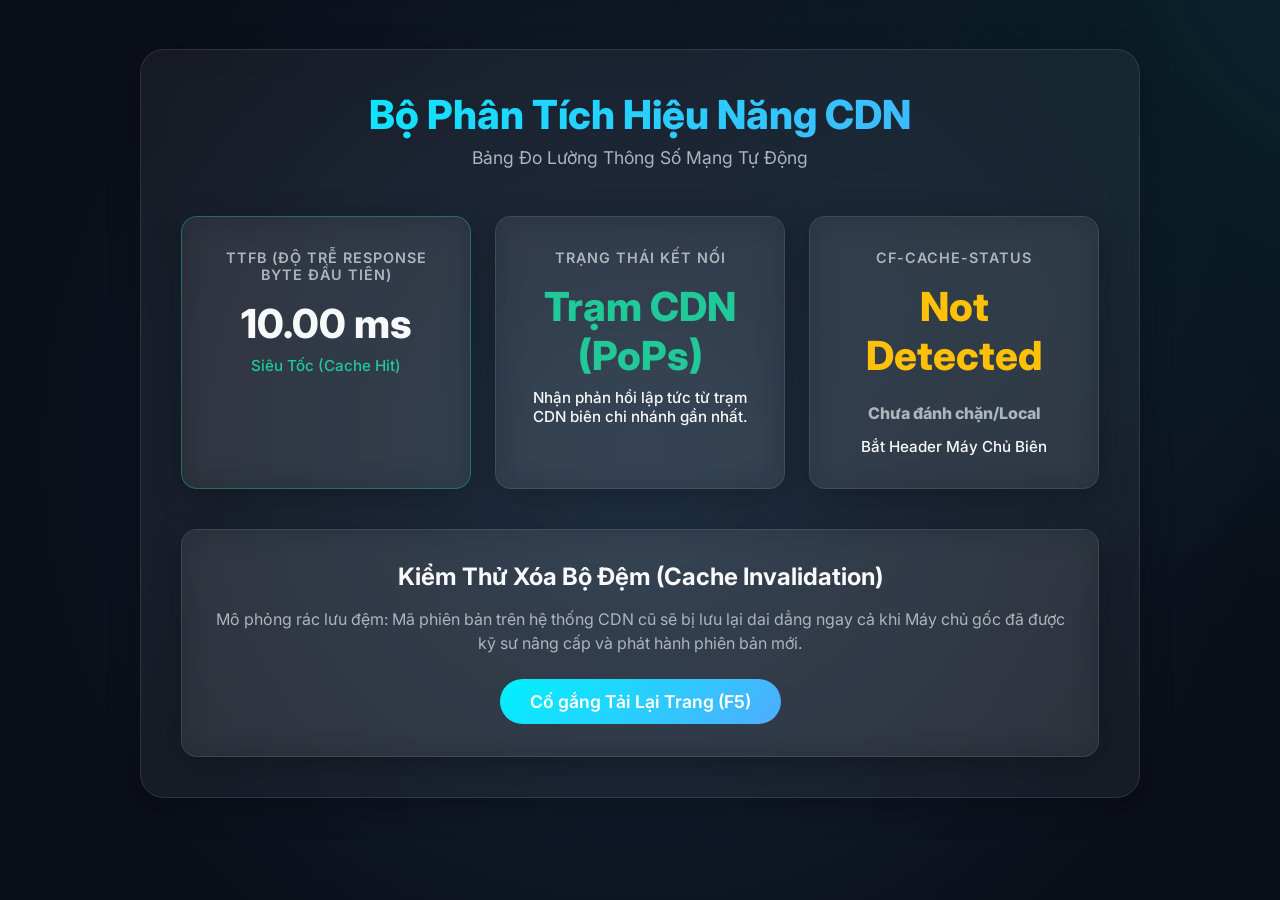
==== index.html @ 14778edd "a" ====
<!DOCTYPE html>
<html lang="en">
<head>
    <meta charset="UTF-8">
    <meta name="viewport" content="width=device-width, initial-scale=1.0">
    <!-- Version meta tag used for Cache Invalidation Demo -->
    <meta name="app-version" content="1.0.0">
    <title>CDN Performance Analyzer</title>
    <link rel="stylesheet" href="css/style.css?v=2">
    <link href="https://fonts.googleapis.com/css2?family=Inter:wght@300;400;600;800&display=swap" rel="stylesheet">
</head>
<body>
    <div class="background-mesh"></div>
    <div class="dashboard-container glass">
        <header class="dashboard-header">
            <h1>Bộ Phân Tích Hiệu Năng CDN</h1>
            <p>Bảng Đo Lường Thông Số Mạng Tự Động</p>
        </header>

        <div class="metrics-grid">
            <div class="metric-card glass" id="ttfb-card">
                <div class="metric-title">TTFB (Độ trễ Response Byte Đầu Tiên)</div>
                <div class="metric-value" id="ttfb-value">-- ms</div>
                <div class="metric-status" id="ttfb-status">Đang dò vòng lặp mạng...</div>
            </div>

            <div class="metric-card glass">
                <div class="metric-title">Trạng Thái Kết Nối</div>
                <div class="metric-value" id="edge-status">Chờ quét</div>
                <div class="metric-desc" id="edge-desc">Đang xác định nguồn gốc lưu lượng...</div>
            </div>
            
            <div class="metric-card glass">
                <div class="metric-title">CF-CACHE-STATUS</div>
                <div class="metric-value" id="cache-hit-status">N/A</div>
                <div class="metric-desc">Bắt Header Máy Chủ Biên</div>
            </div>
        </div>

        <div class="actions glass">
            <h2>Kiểm Thử Xóa Bộ Đệm (Cache Invalidation)</h2>
            <p>Mô phỏng rác lưu đệm: Mã phiên bản trên hệ thống CDN cũ sẽ bị lưu lại dai dẳng ngay cả khi Máy chủ gốc đã được kỹ sư nâng cấp và phát hành phiên bản mới.</p>
            <button class="action-btn" onclick="window.location.reload(true)">Cố gắng Tải Lại Trang (F5)</button>
        </div>
    </div>
    <script src="js/tracker.js"></script>
</body>
</html>
---- css/style.css ----
:root {
    --bg-color: #0b0f19;
    --primary-color: #00f2fe;
    --secondary-color: #4facfe;
    --glass-bg: rgba(255, 255, 255, 0.05);
    --glass-border: rgba(255, 255, 255, 0.1);
    --text-main: #f8f9fa;
    --text-muted: #adb5bd;
    --success: #20c997;
    --danger: #ff4d4f;
    --warning: #ffc107;
}

* {
    box-sizing: border-box;
    margin: 0;
    padding: 0;
    font-family: 'Inter', sans-serif;
}

html, body {
    overflow-x: hidden;
    width: 100%;
}

body {
    background-color: var(--bg-color);
    color: var(--text-main);
    min-height: 100vh;
    position: relative;
    padding: 1px 0;
}

/* Background Mesh Gradient */
.background-mesh {
    position: fixed;
    top: -50%;
    left: -50%;
    width: 200%;
    height: 200%;
    background: radial-gradient(circle at 50% 50%, rgba(79, 172, 254, 0.15), transparent 40%),
                radial-gradient(circle at 80% 20%, rgba(0, 242, 254, 0.1), transparent 30%);
    animation: rotate 60s linear infinite;
    z-index: 0;
}

@keyframes rotate {
    0% { transform: rotate(0deg); }
    100% { transform: rotate(360deg); }
}

.dashboard-container {
    width: 92%;
    max-width: 1000px;
    z-index: 10;
    padding: 2.5rem;
    border-radius: 24px;
    margin: 3rem auto;
}

.glass {
    background: var(--glass-bg);
    backdrop-filter: blur(16px);
    -webkit-backdrop-filter: blur(16px);
    border: 1px solid var(--glass-border);
    box-shadow: 0 8px 32px 0 rgba(0, 0, 0, 0.3);
}

.dashboard-header {
    text-align: center;
    margin-bottom: 3rem;
    position: relative;
}

.dashboard-header h1 {
    font-size: 2.5rem;
    font-weight: 800;
    background: linear-gradient(135deg, var(--primary-color), var(--secondary-color));
    -webkit-background-clip: text;
    background-clip: text;
    -webkit-text-fill-color: transparent;
    margin-bottom: 0.5rem;
}

.dashboard-header p {
    color: var(--text-muted);
    font-size: 1.1rem;
}

.version-badge {
    position: absolute;
    top: 0;
    right: 0;
    background: rgba(255, 255, 255, 0.1);
    padding: 0.5rem 1rem;
    border-radius: 30px;
    font-weight: 600;
    border: 1px solid rgba(255,255,255,0.15);
}

.metrics-grid {
    display: grid;
    grid-template-columns: repeat(auto-fit, minmax(280px, 1fr));
    gap: 1.5rem;
    margin-bottom: 2.5rem;
}

.metric-card {
    padding: 2rem;
    border-radius: 16px;
    text-align: center;
    transition: transform 0.3s ease, box-shadow 0.3s ease;
}

.metric-card:hover {
    transform: translateY(-5px);
    box-shadow: 0 12px 40px rgba(0, 242, 254, 0.15);
}

.metric-title {
    color: var(--text-muted);
    font-size: 0.9rem;
    text-transform: uppercase;
    letter-spacing: 1px;
    margin-bottom: 1rem;
    font-weight: 600;
}

.metric-value {
    font-size: 2.5rem;
    font-weight: 800;
    margin-bottom: 0.5rem;
    color: var(--text-main);
}

.metric-status, .metric-desc {
    font-size: 0.95rem;
    font-weight: 500;
}

/* Status Colors */
.status-success { color: var(--success); }
.status-danger { color: var(--danger); }
.status-warning { color: var(--warning); }

.border-success { border-color: rgba(32, 201, 151, 0.4) !important; }
.border-danger { border-color: rgba(255, 77, 79, 0.4) !important; }

.actions {
    padding: 2rem;
    border-radius: 16px;
    text-align: center;
}

.actions h2 {
    font-size: 1.5rem;
    margin-bottom: 1rem;
}

.actions p {
    color: var(--text-muted);
    margin-bottom: 1.5rem;
    line-height: 1.5;
}

.action-btn {
    background: linear-gradient(135deg, var(--primary-color), var(--secondary-color));
    color: #fff;
    border: none;
    padding: 12px 30px;
    font-size: 1.1rem;
    font-weight: 600;
    border-radius: 30px;
    cursor: pointer;
    transition: opacity 0.3s ease, transform 0.2s ease;
}

.action-btn:hover {
    opacity: 0.9;
    transform: scale(1.05);
}

@media (max-width: 768px) {
    body {
        padding: 1rem 0.5rem;
    }
    .dashboard-container {
        padding: 1.5rem;
        margin: 1.5rem auto;
    }
    .actions {
        padding: 1.5rem 1rem;
    }
    .dashboard-header h1 { font-size: 2rem; }
    .version-badge { position: relative; display: inline-block; margin-top: 1rem; }
}
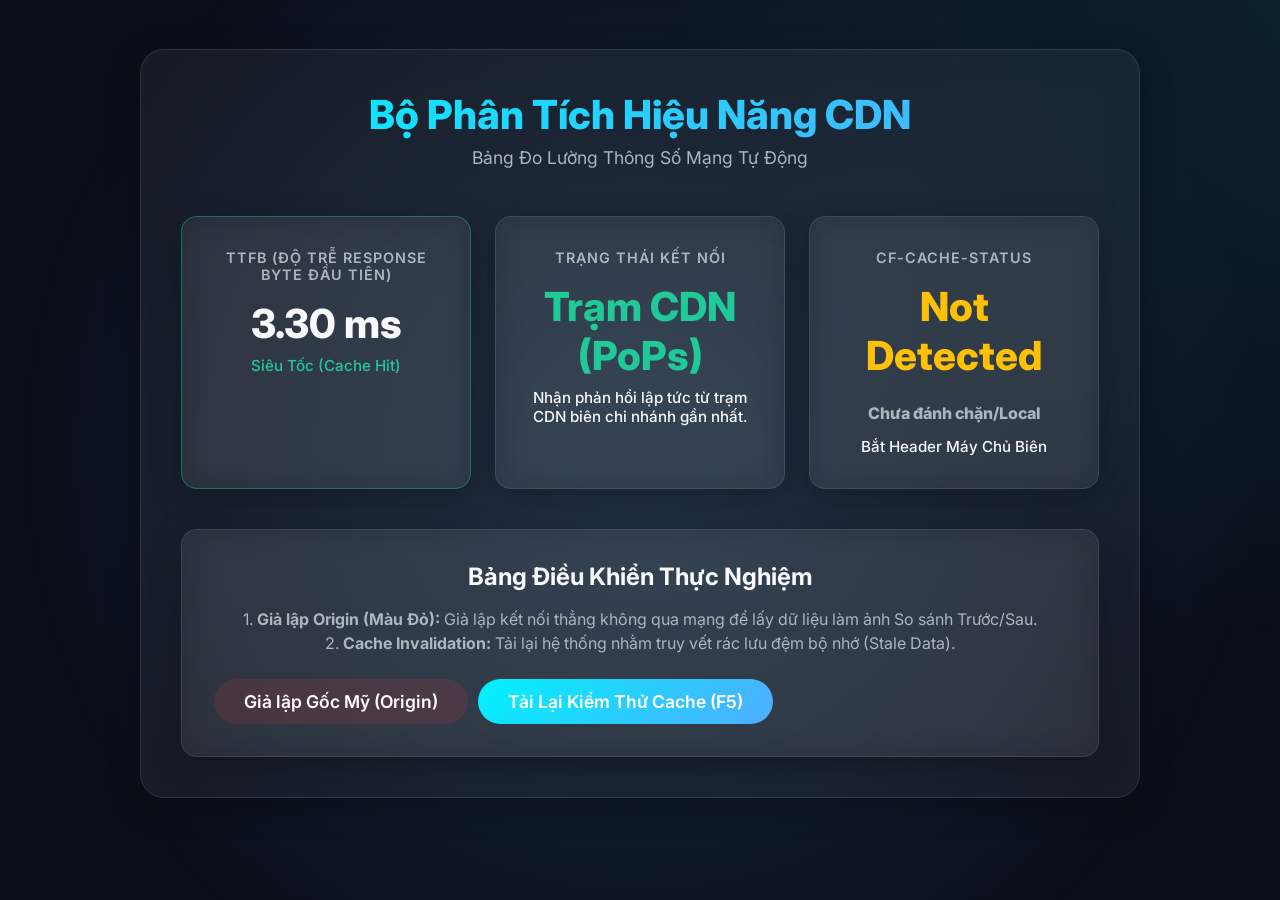
==== commit 545adc1d: "a" ====
--- a/index.html
+++ b/index.html
@@ -38,9 +38,13 @@
         </div>
 
         <div class="actions glass">
-            <h2>Kiểm Thử Xóa Bộ Đệm (Cache Invalidation)</h2>
-            <p>Mô phỏng rác lưu đệm: Mã phiên bản trên hệ thống CDN cũ sẽ bị lưu lại dai dẳng ngay cả khi Máy chủ gốc đã được kỹ sư nâng cấp và phát hành phiên bản mới.</p>
-            <button class="action-btn" onclick="window.location.reload(true)">Cố gắng Tải Lại Trang (F5)</button>
+            <h2>Bảng Điều Khiển Thực Nghiệm</h2>
+            <p>1. <strong>Giả lập Origin (Màu Đỏ):</strong> Giả lập kết nối thẳng không qua mạng để lấy dữ liệu làm ảnh So sánh Trước/Sau.<br>
+            2. <strong>Cache Invalidation:</strong> Tải lại hệ thống nhằm truy vết rác lưu đệm bộ nhớ (Stale Data).</p>
+            <div style="display: flex; gap: 10px; margin-top: 15px;">
+                <button class="action-btn" onclick="simulateOrigin()" style="background: rgba(220, 53, 69, 0.15); border-color: rgba(220, 53, 69, 0.5);">Giả lập Gốc Mỹ (Origin)</button>
+                <button class="action-btn" onclick="window.location.reload(true)">Tải Lại Kiểm Thử Cache (F5)</button>
+            </div>
         </div>
     </div>
     <script src="js/tracker.js"></script>
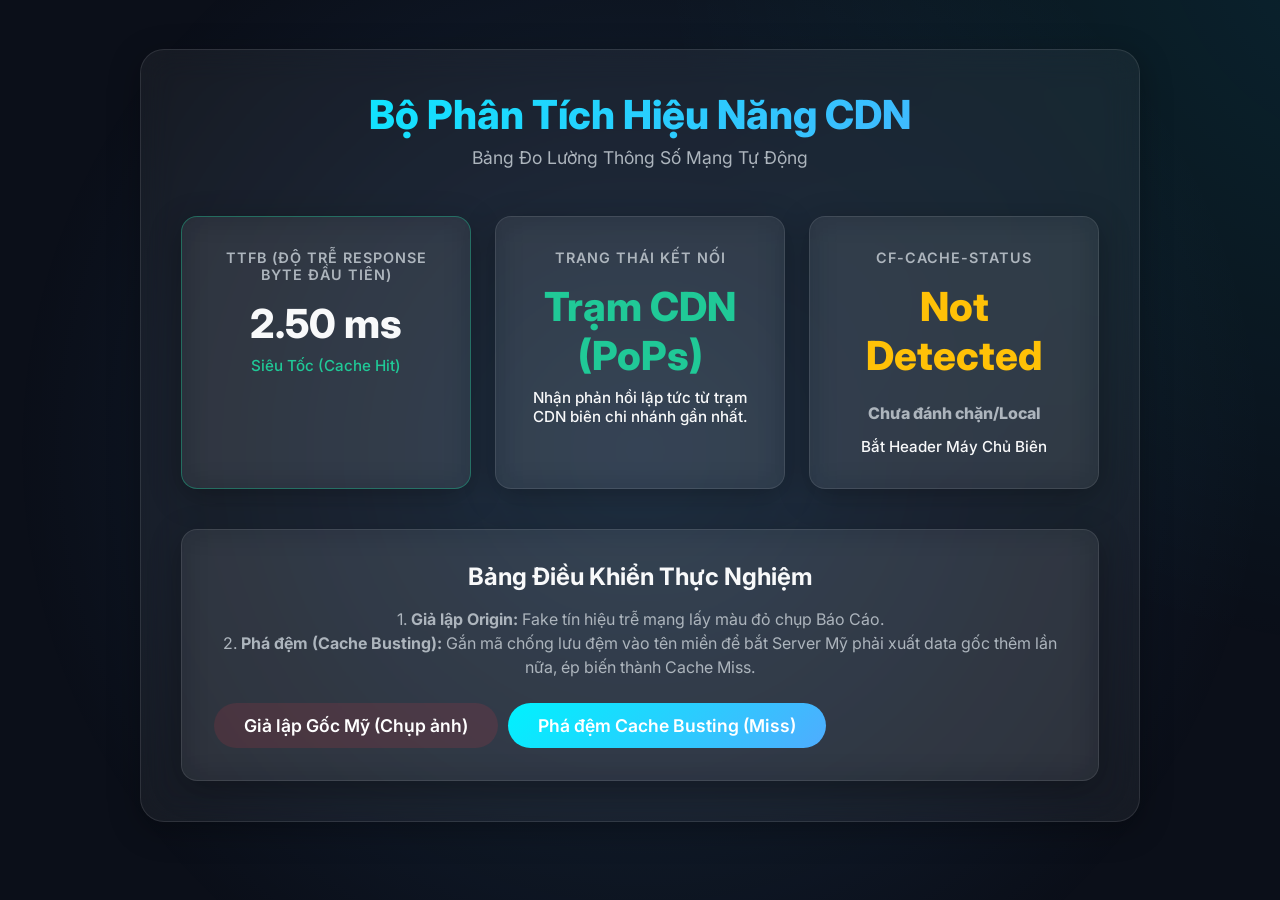
==== commit dd869de0: "a" ====
--- a/index.html
+++ b/index.html
@@ -39,11 +39,11 @@
 
         <div class="actions glass">
             <h2>Bảng Điều Khiển Thực Nghiệm</h2>
-            <p>1. <strong>Giả lập Origin (Màu Đỏ):</strong> Giả lập kết nối thẳng không qua mạng để lấy dữ liệu làm ảnh So sánh Trước/Sau.<br>
-            2. <strong>Cache Invalidation:</strong> Tải lại hệ thống nhằm truy vết rác lưu đệm bộ nhớ (Stale Data).</p>
+            <p>1. <strong>Giả lập Origin:</strong> Fake tín hiệu trễ mạng lấy màu đỏ chụp Báo Cáo.<br>
+            2. <strong>Phá đệm (Cache Busting):</strong> Gắn mã chống lưu đệm vào tên miền để bắt Server Mỹ phải xuất data gốc thêm lần nữa, ép biến thành Cache Miss.</p>
             <div style="display: flex; gap: 10px; margin-top: 15px;">
-                <button class="action-btn" onclick="simulateOrigin()" style="background: rgba(220, 53, 69, 0.15); border-color: rgba(220, 53, 69, 0.5);">Giả lập Gốc Mỹ (Origin)</button>
-                <button class="action-btn" onclick="window.location.reload(true)">Tải Lại Kiểm Thử Cache (F5)</button>
+                <button class="action-btn" onclick="simulateOrigin()" style="background: rgba(220, 53, 69, 0.15); border-color: rgba(220, 53, 69, 0.5);">Giả lập Gốc Mỹ (Chụp ảnh)</button>
+                <button class="action-btn" onclick="window.location.href = window.location.pathname + '?v=' + Date.now()">Phá đệm Cache Busting (Miss)</button>
             </div>
         </div>
     </div>
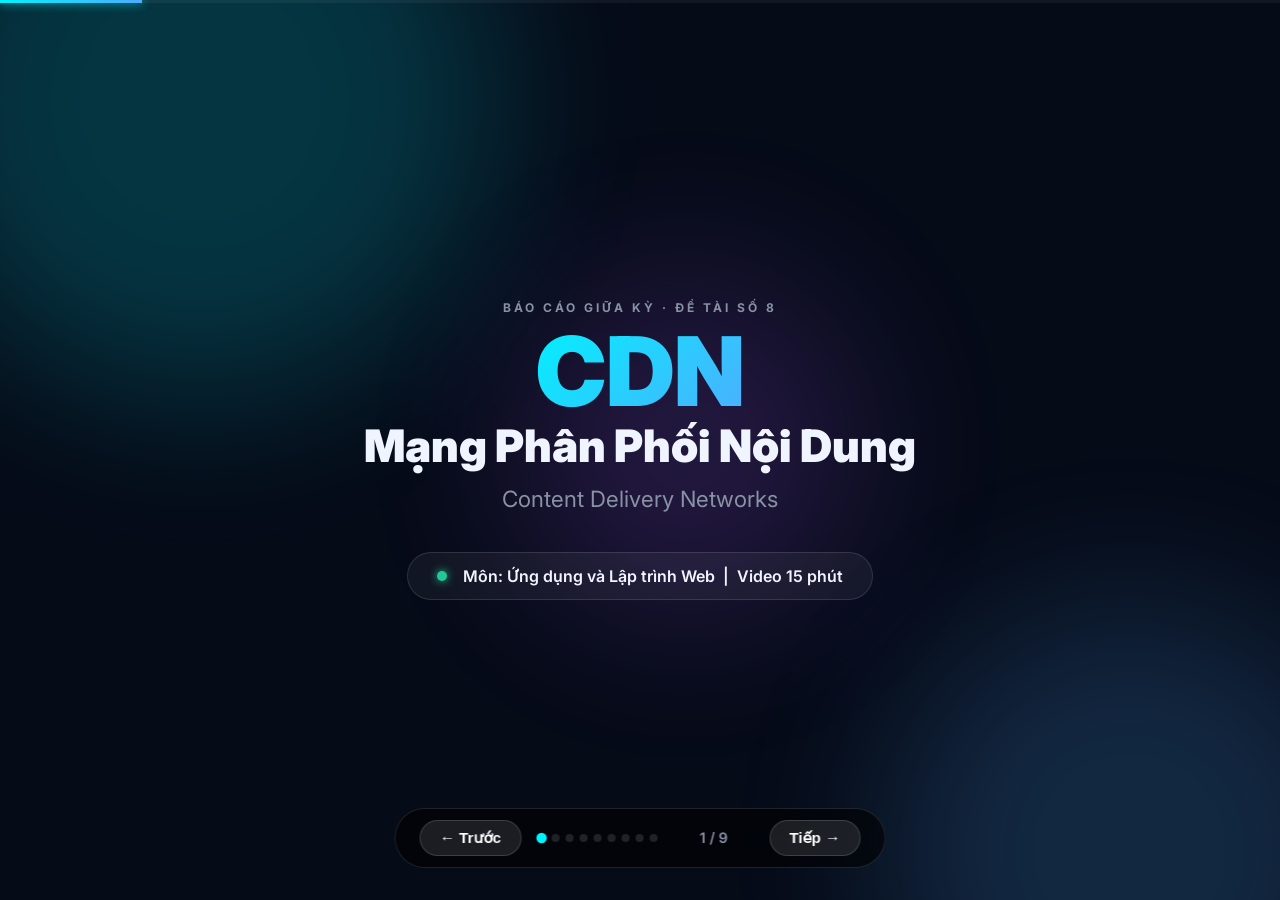
==== commit 6aa4ab53: "a" ====
--- a/index.html
+++ b/index.html
@@ -1,52 +1,762 @@
 <!DOCTYPE html>
-<html lang="en">
+<html lang="vi">
 <head>
     <meta charset="UTF-8">
     <meta name="viewport" content="width=device-width, initial-scale=1.0">
-    <!-- Version meta tag used for Cache Invalidation Demo -->
-    <meta name="app-version" content="1.0.0">
-    <title>CDN Performance Analyzer</title>
-    <link rel="stylesheet" href="css/style.css?v=2">
-    <link href="https://fonts.googleapis.com/css2?family=Inter:wght@300;400;600;800&display=swap" rel="stylesheet">
+    <title>CDN – Mạng Phân Phối Nội Dung | Báo Cáo Giữa Kỳ</title>
+    <link href="https://fonts.googleapis.com/css2?family=Inter:wght@300;400;600;700;800;900&display=swap" rel="stylesheet">
+    <style>
+        :root {
+            --cyan: #00f2fe;
+            --blue: #4facfe;
+            --green: #20c997;
+            --red: #ff4d4f;
+            --yellow: #ffd700;
+            --purple: #a855f7;
+            --bg: #060b18;
+            --card: rgba(255,255,255,0.05);
+            --border: rgba(255,255,255,0.12);
+            --text: #f0f4ff;
+            --muted: #8892a4;
+        }
+
+        *, *::before, *::after { box-sizing: border-box; margin: 0; padding: 0; }
+
+        body {
+            font-family: 'Inter', sans-serif;
+            background: var(--bg);
+            color: var(--text);
+            height: 100vh;
+            overflow: hidden;
+            user-select: none;
+        }
+
+        /* ── SLIDE CONTAINER ─────────────────────────── */
+        .deck { width: 100%; height: 100vh; position: relative; }
+
+        .slide {
+            position: absolute;
+            inset: 0;
+            display: flex;
+            flex-direction: column;
+            justify-content: center;
+            align-items: center;
+            padding: 4rem 6rem;
+            opacity: 0;
+            pointer-events: none;
+            transition: opacity 0.6s ease, transform 0.6s ease;
+            transform: translateX(60px);
+        }
+
+        .slide.active {
+            opacity: 1;
+            pointer-events: all;
+            transform: translateX(0);
+        }
+
+        .slide.exit {
+            opacity: 0;
+            transform: translateX(-60px);
+        }
+
+        /* ── ANIMATED BACKGROUND ─────────────────────── */
+        .bg-orb {
+            position: fixed;
+            border-radius: 50%;
+            filter: blur(80px);
+            opacity: 0.18;
+            pointer-events: none;
+            animation: drift 12s ease-in-out infinite alternate;
+        }
+
+        .bg-orb-1 { width: 600px; height: 600px; background: var(--cyan); top: -200px; left: -100px; animation-delay: 0s; }
+        .bg-orb-2 { width: 500px; height: 500px; background: var(--blue); bottom: -200px; right: -100px; animation-delay: -6s; }
+        .bg-orb-3 { width: 350px; height: 350px; background: var(--purple); top: 30%; left: 40%; animation-delay: -3s; }
+
+        @keyframes drift {
+            0%   { transform: translate(0, 0) scale(1); }
+            100% { transform: translate(40px, 30px) scale(1.1); }
+        }
+
+        /* ── NAVBAR ──────────────────────────────────── */
+        .nav {
+            position: fixed;
+            bottom: 2rem;
+            left: 50%;
+            transform: translateX(-50%);
+            display: flex;
+            align-items: center;
+            gap: 1rem;
+            background: rgba(0,0,0,0.6);
+            backdrop-filter: blur(20px);
+            border: 1px solid var(--border);
+            border-radius: 50px;
+            padding: 0.7rem 1.5rem;
+            z-index: 100;
+        }
+
+        .nav-btn {
+            background: rgba(255,255,255,0.1);
+            border: 1px solid rgba(255,255,255,0.15);
+            color: white;
+            padding: 0.5rem 1.2rem;
+            border-radius: 30px;
+            font-size: 0.95rem;
+            font-weight: 600;
+            cursor: pointer;
+            transition: all 0.2s;
+        }
+        .nav-btn:hover { background: var(--cyan); color: #000; border-color: var(--cyan); }
+
+        .slide-counter {
+            font-size: 0.9rem;
+            color: var(--muted);
+            font-weight: 600;
+            min-width: 80px;
+            text-align: center;
+        }
+
+        .pip-row {
+            display: flex;
+            gap: 6px;
+        }
+
+        .pip {
+            width: 8px;
+            height: 8px;
+            border-radius: 50%;
+            background: var(--border);
+            cursor: pointer;
+            transition: all 0.3s;
+        }
+        .pip.active { background: var(--cyan); transform: scale(1.3); }
+
+        /* ── SLIDE TIME BADGE ────────────────────────── */
+        .time-badge {
+            display: inline-flex;
+            align-items: center;
+            gap: 0.4rem;
+            background: rgba(0,242,254,0.12);
+            border: 1px solid rgba(0,242,254,0.3);
+            padding: 0.35rem 1rem;
+            border-radius: 30px;
+            font-size: 0.8rem;
+            font-weight: 700;
+            color: var(--cyan);
+            letter-spacing: 0.5px;
+            margin-bottom: 1.5rem;
+            text-transform: uppercase;
+        }
+
+        /* ── TYPOGRAPHY ──────────────────────────────── */
+        .slide-title {
+            font-size: clamp(2rem, 5vw, 3.5rem);
+            font-weight: 900;
+            line-height: 1.1;
+            text-align: center;
+            margin-bottom: 1.5rem;
+        }
+
+        .gradient-text {
+            background: linear-gradient(135deg, var(--cyan), var(--blue));
+            -webkit-background-clip: text;
+            background-clip: text;
+            -webkit-text-fill-color: transparent;
+        }
+
+        .gradient-green {
+            background: linear-gradient(135deg, var(--green), #4ade80);
+            -webkit-background-clip: text;
+            background-clip: text;
+            -webkit-text-fill-color: transparent;
+        }
+
+        .slide-sub {
+            font-size: 1.15rem;
+            color: var(--muted);
+            text-align: center;
+            max-width: 700px;
+            line-height: 1.7;
+        }
+
+        /* ── SECTION LABEL ───────────────────────────── */
+        .section-label {
+            font-size: 0.75rem;
+            text-transform: uppercase;
+            letter-spacing: 3px;
+            color: var(--muted);
+            margin-bottom: 0.5rem;
+            font-weight: 700;
+        }
+
+        /* ── CARDS / GRID ────────────────────────────── */
+        .cards-grid {
+            display: grid;
+            gap: 1.2rem;
+            width: 100%;
+            max-width: 900px;
+            margin-top: 1rem;
+        }
+
+        .cards-grid.col-2 { grid-template-columns: 1fr 1fr; }
+        .cards-grid.col-3 { grid-template-columns: 1fr 1fr 1fr; }
+        .cards-grid.col-4 { grid-template-columns: 1fr 1fr 1fr 1fr; }
+
+        .card {
+            background: var(--card);
+            border: 1px solid var(--border);
+            border-radius: 16px;
+            padding: 1.5rem;
+            backdrop-filter: blur(10px);
+            transition: transform 0.3s, box-shadow 0.3s;
+        }
+        .card:hover { transform: translateY(-4px); box-shadow: 0 20px 40px rgba(0,242,254,0.1); }
+
+        .card-icon { font-size: 2rem; margin-bottom: 0.8rem; }
+        .card-title { font-size: 1rem; font-weight: 700; margin-bottom: 0.4rem; color: var(--cyan); }
+        .card-body { font-size: 0.88rem; color: var(--muted); line-height: 1.6; }
+
+        /* ── COMPARISON CARD ─────────────────────────── */
+        .compare-grid {
+            display: grid;
+            grid-template-columns: 1fr auto 1fr;
+            gap: 1.5rem;
+            align-items: center;
+            width: 100%;
+            max-width: 900px;
+            margin-top: 1rem;
+        }
+
+        .compare-card {
+            background: var(--card);
+            border-radius: 20px;
+            padding: 2rem;
+            text-align: center;
+            border: 1px solid var(--border);
+        }
+
+        .compare-card.bad { border-color: rgba(255,77,79,0.3); }
+        .compare-card.good { border-color: rgba(32,201,151,0.3); }
+
+        .compare-metric {
+            font-size: 3.5rem;
+            font-weight: 900;
+        }
+        .compare-metric.red { color: var(--red); }
+        .compare-metric.green { color: var(--green); }
+
+        .compare-label {
+            font-size: 0.85rem;
+            color: var(--muted);
+            margin-top: 0.4rem;
+        }
+
+        .vs-badge {
+            font-size: 1.5rem;
+            font-weight: 900;
+            color: var(--muted);
+            background: rgba(255,255,255,0.05);
+            border: 1px solid var(--border);
+            border-radius: 50%;
+            width: 60px;
+            height: 60px;
+            display: flex;
+            align-items: center;
+            justify-content: center;
+        }
+
+        /* ── FLOW DIAGRAM ────────────────────────────── */
+        .flow {
+            display: flex;
+            align-items: center;
+            gap: 0.8rem;
+            flex-wrap: wrap;
+            justify-content: center;
+            margin-top: 1.5rem;
+        }
+
+        .flow-node {
+            background: var(--card);
+            border: 1px solid var(--border);
+            border-radius: 12px;
+            padding: 0.8rem 1.2rem;
+            text-align: center;
+            font-size: 0.85rem;
+            font-weight: 600;
+        }
+        .flow-node.highlight { border-color: var(--cyan); color: var(--cyan); background: rgba(0,242,254,0.08); }
+        .flow-node.hit { border-color: var(--green); color: var(--green); background: rgba(32,201,151,0.08); }
+        .flow-node.miss { border-color: var(--red); color: var(--red); background: rgba(255,77,79,0.08); }
+
+        .flow-arrow { color: var(--cyan); font-size: 1.3rem; }
+
+        /* ── CODE BLOCK ──────────────────────────────── */
+        .code-block {
+            background: rgba(0,0,0,0.5);
+            border: 1px solid var(--border);
+            border-radius: 12px;
+            padding: 1.2rem 1.5rem;
+            font-family: 'Courier New', monospace;
+            font-size: 0.9rem;
+            color: #7ef0b7;
+            line-height: 1.8;
+            margin-top: 1rem;
+            width: 100%;
+            max-width: 700px;
+        }
+
+        .code-key { color: var(--cyan); }
+        .code-val { color: #ffd700; }
+
+        /* ── VENDOR CARDS ────────────────────────────── */
+        .vendor-logo {
+            font-size: 2.5rem;
+            margin-bottom: 0.5rem;
+        }
+
+        /* ── PROGRESS BAR ────────────────────────────── */
+        .progress-bar-wrap {
+            position: fixed;
+            top: 0; left: 0; right: 0;
+            height: 3px;
+            background: rgba(255,255,255,0.05);
+            z-index: 200;
+        }
+        .progress-bar {
+            height: 100%;
+            background: linear-gradient(90deg, var(--cyan), var(--blue));
+            transition: width 0.5s ease;
+            box-shadow: 0 0 10px var(--cyan);
+        }
+
+        /* ── SLIDE-SPECIFIC ──────────────────────────── */
+
+        /* Title */
+        #s0 .giant-title {
+            font-size: clamp(3rem, 8vw, 6rem);
+            font-weight: 900;
+            line-height: 1;
+            text-align: center;
+        }
+        #s0 .subtitle {
+            font-size: 1.4rem;
+            color: var(--muted);
+            text-align: center;
+            margin-top: 1rem;
+        }
+        #s0 .author-chip {
+            margin-top: 2.5rem;
+            display: flex;
+            align-items: center;
+            gap: 1rem;
+            background: var(--card);
+            border: 1px solid var(--border);
+            border-radius: 50px;
+            padding: 0.8rem 1.8rem;
+            font-weight: 600;
+        }
+        #s0 .dot {
+            width: 10px; height: 10px;
+            border-radius: 50%;
+            background: var(--green);
+            box-shadow: 0 0 8px var(--green);
+            animation: pulse 2s infinite;
+        }
+        @keyframes pulse {
+            0%, 100% { opacity: 1; transform: scale(1); }
+            50% { opacity: 0.5; transform: scale(1.3); }
+        }
+
+        /* Highlight box */
+        .highlight-box {
+            background: linear-gradient(135deg, rgba(0,242,254,0.08), rgba(79,172,254,0.08));
+            border: 1px solid rgba(0,242,254,0.25);
+            border-radius: 16px;
+            padding: 1.2rem 1.8rem;
+            font-size: 1rem;
+            line-height: 1.7;
+            max-width: 800px;
+            margin-top: 1rem;
+        }
+
+        .step-list {
+            list-style: none;
+            display: flex;
+            flex-direction: column;
+            gap: 0.9rem;
+            width: 100%;
+            max-width: 800px;
+            margin-top: 1rem;
+        }
+        .step-list li {
+            display: flex;
+            align-items: flex-start;
+            gap: 1rem;
+            background: var(--card);
+            border: 1px solid var(--border);
+            border-radius: 12px;
+            padding: 1rem 1.2rem;
+            font-size: 0.95rem;
+            line-height: 1.5;
+        }
+        .step-list .step-num {
+            background: linear-gradient(135deg, var(--cyan), var(--blue));
+            color: #000;
+            font-weight: 800;
+            min-width: 32px;
+            height: 32px;
+            border-radius: 50%;
+            display: flex;
+            align-items: center;
+            justify-content: center;
+            font-size: 0.85rem;
+            flex-shrink: 0;
+        }
+        .step-list .step-label { font-weight: 700; color: var(--cyan); }
+
+        /* Conclusion slide */
+        #s8 .big-quote {
+            font-size: clamp(1.2rem, 2.5vw, 1.6rem);
+            font-weight: 700;
+            text-align: center;
+            line-height: 1.6;
+            max-width: 800px;
+            opacity: 0.9;
+        }
+
+        .tag-row {
+            display: flex;
+            flex-wrap: wrap;
+            gap: 0.8rem;
+            justify-content: center;
+            margin-top: 1.5rem;
+        }
+        .tag {
+            padding: 0.4rem 1rem;
+            border-radius: 30px;
+            font-size: 0.85rem;
+            font-weight: 700;
+            border: 1px solid;
+        }
+        .tag-cyan { color: var(--cyan); border-color: var(--cyan); background: rgba(0,242,254,0.08); }
+        .tag-green { color: var(--green); border-color: var(--green); background: rgba(32,201,151,0.08); }
+        .tag-purple { color: var(--purple); border-color: var(--purple); background: rgba(168,85,247,0.08); }
+        .tag-yellow { color: var(--yellow); border-color: var(--yellow); background: rgba(255,215,0,0.08); }
+    </style>
 </head>
 <body>
-    <div class="background-mesh"></div>
-    <div class="dashboard-container glass">
-        <header class="dashboard-header">
-            <h1>Bộ Phân Tích Hiệu Năng CDN</h1>
-            <p>Bảng Đo Lường Thông Số Mạng Tự Động</p>
-        </header>
-
-        <div class="metrics-grid">
-            <div class="metric-card glass" id="ttfb-card">
-                <div class="metric-title">TTFB (Độ trễ Response Byte Đầu Tiên)</div>
-                <div class="metric-value" id="ttfb-value">-- ms</div>
-                <div class="metric-status" id="ttfb-status">Đang dò vòng lặp mạng...</div>
-            </div>
-
-            <div class="metric-card glass">
-                <div class="metric-title">Trạng Thái Kết Nối</div>
-                <div class="metric-value" id="edge-status">Chờ quét</div>
-                <div class="metric-desc" id="edge-desc">Đang xác định nguồn gốc lưu lượng...</div>
-            </div>
-            
-            <div class="metric-card glass">
-                <div class="metric-title">CF-CACHE-STATUS</div>
-                <div class="metric-value" id="cache-hit-status">N/A</div>
-                <div class="metric-desc">Bắt Header Máy Chủ Biên</div>
-            </div>
-        </div>
-
-        <div class="actions glass">
-            <h2>Bảng Điều Khiển Thực Nghiệm</h2>
-            <p>1. <strong>Giả lập Origin:</strong> Fake tín hiệu trễ mạng lấy màu đỏ chụp Báo Cáo.<br>
-            2. <strong>Phá đệm (Cache Busting):</strong> Gắn mã chống lưu đệm vào tên miền để bắt Server Mỹ phải xuất data gốc thêm lần nữa, ép biến thành Cache Miss.</p>
-            <div style="display: flex; gap: 10px; margin-top: 15px;">
-                <button class="action-btn" onclick="simulateOrigin()" style="background: rgba(220, 53, 69, 0.15); border-color: rgba(220, 53, 69, 0.5);">Giả lập Gốc Mỹ (Chụp ảnh)</button>
-                <button class="action-btn" onclick="window.location.href = window.location.pathname + '?v=' + Date.now()">Phá đệm Cache Busting (Miss)</button>
-            </div>
-        </div>
-    </div>
-    <script src="js/tracker.js"></script>
+
+<!-- PROGRESS BAR -->
+<div class="progress-bar-wrap"><div class="progress-bar" id="progress"></div></div>
+
+<!-- BACKGROUND ORBS -->
+<div class="bg-orb bg-orb-1"></div>
+<div class="bg-orb bg-orb-2"></div>
+<div class="bg-orb bg-orb-3"></div>
+
+<div class="deck" id="deck">
+
+    <!-- ─── SLIDE 0: TITLE ──────────────────────────────── -->
+    <div class="slide active" id="s0">
+        <div class="section-label">Báo Cáo Giữa Kỳ · Đề Tài Số 8</div>
+        <div class="giant-title">
+            <span class="gradient-text">CDN</span>
+        </div>
+        <div class="giant-title" style="font-size: clamp(1.8rem,4vw,2.8rem); margin-top:0.3rem; color: var(--text);">
+            Mạng Phân Phối Nội Dung
+        </div>
+        <div class="subtitle">Content Delivery Networks</div>
+        <div class="author-chip">
+            <div class="dot"></div>
+            <span>Môn: Ứng dụng và Lập trình Web&nbsp;&nbsp;|&nbsp;&nbsp;Video 15 phút</span>
+        </div>
+    </div>
+
+    <!-- ─── SLIDE 1: VẤN ĐỀ ────────────────────────────── -->
+    <div class="slide" id="s1">
+        <div class="time-badge">⏱ 0:00 – 4:00 · Lý Thuyết</div>
+        <div class="section-label">Bài Toán Đặt Ra</div>
+        <div class="slide-title">
+            "World Wide <span class="gradient-text">Wait</span>"
+        </div>
+        <div class="slide-sub">
+            Máy chủ duy nhất ở Mỹ phải phục vụ toàn bộ người dùng thế giới
+            → Độ trễ cáp quang biển lên đến <strong style="color:var(--red)">300+ ms</strong>
+        </div>
+        <div class="compare-grid" style="max-width:800px; margin-top:2rem;">
+            <div class="compare-card bad">
+                <div style="font-size:2rem">🐢</div>
+                <div class="compare-metric red">350ms</div>
+                <div class="compare-label">TTFB – Không có CDN<br><small>Hà Nội → New York → Hà Nội</small></div>
+            </div>
+            <div class="vs-badge">VS</div>
+            <div class="compare-card good">
+                <div style="font-size:2rem">⚡</div>
+                <div class="compare-metric green">&lt;30ms</div>
+                <div class="compare-label">TTFB – Có CDN<br><small>Hà Nội → PoP Việt Nam</small></div>
+            </div>
+        </div>
+    </div>
+
+    <!-- ─── SLIDE 2: CDN HOẠT ĐỘNG NHƯ THỀ NÀO ─────────── -->
+    <div class="slide" id="s2">
+        <div class="time-badge">⏱ 1:30 – 4:00 · Kiến Trúc</div>
+        <div class="section-label">Nguyên Lý Hoạt Động</div>
+        <div class="slide-title">Caching Points <span class="gradient-text">(PoPs)</span></div>
+        <div class="flow">
+            <div class="flow-node">👤 Người dùng<br><small style="color:var(--muted)">Hà Nội, VN</small></div>
+            <div class="flow-arrow">→</div>
+            <div class="flow-node highlight">🌐 BGP Anycast<br><small>Định tuyến thông minh</small></div>
+            <div class="flow-arrow">→</div>
+            <div class="flow-node hit">⚡ Edge PoP<br><small>TP. HCM / Singapore</small></div>
+            <div class="flow-arrow" style="color:var(--muted)">~~</div>
+            <div class="flow-node miss">🏢 Origin Server<br><small>Ít khi cần đến</small></div>
+        </div>
+        <div class="highlight-box" style="margin-top:1.8rem">
+            <strong style="color:var(--cyan)">Giao thức BGP Anycast:</strong>
+            Tự động định tuyến lưu lượng tới trạm Edge Server <em>gần nhất về mặt vật lý</em>.
+            Dữ liệu được Cache tại PoP → phản hồi ngay lập tức mà không cần chạm Origin.
+        </div>
+    </div>
+
+    <!-- ─── SLIDE 3: 4 LỢI ÍCH ─────────────────────────── -->
+    <div class="slide" id="s3">
+        <div class="time-badge">⏱ 4:00 – 6:00 · Lợi Ích</div>
+        <div class="section-label">Tại Sao Cần CDN?</div>
+        <div class="slide-title">4 Lợi Ích <span class="gradient-text">Sống Còn</span></div>
+        <div class="cards-grid col-2" style="max-width:860px">
+            <div class="card">
+                <div class="card-icon">🚀</div>
+                <div class="card-title">Hiệu Suất (Performance)</div>
+                <div class="card-body">Rút ngắn TTFB từ hàng trăm ms xuống còn <strong style="color:var(--green)">&lt; 30ms</strong>. Cache tại Edge = phản hồi tốc độ ánh sáng.</div>
+            </div>
+            <div class="card">
+                <div class="card-icon">🛡️</div>
+                <div class="card-title">Độ Sẵn Sàng (Availability)</div>
+                <div class="card-body">Origin sập? Edge dùng <strong>Stale Data</strong> để tiếp tục phục vụ. Người dùng không biết web đang gặp sự cố.</div>
+            </div>
+            <div class="card">
+                <div class="card-icon">📈</div>
+                <div class="card-title">Khả Năng Mở Rộng (Scalability)</div>
+                <div class="card-body">Lên đến <strong style="color:var(--cyan)">90%</strong> lưu lượng Flash Sale bị CDN hấp thụ trước khi chạm Origin Server.</div>
+            </div>
+            <div class="card">
+                <div class="card-icon">🔒</div>
+                <div class="card-title">Bảo Mật (Security)</div>
+                <div class="card-body">Tấm khiên chắn DDoS khổng lồ bằng tổng băng thông phân tán của hàng trăm PoP trên toàn cầu.</div>
+            </div>
+        </div>
+    </div>
+
+    <!-- ─── SLIDE 4: NHÀ CUNG CẤP ─────────────────────── -->
+    <div class="slide" id="s4">
+        <div class="time-badge">⏱ 6:00 – 8:00 · So Sánh</div>
+        <div class="section-label">Thị Trường CDN Toàn Cầu</div>
+        <div class="slide-title">Các Nền Tảng <span class="gradient-text">Phổ Biến</span></div>
+        <div class="cards-grid col-4" style="max-width:1100px">
+            <div class="card" style="border-color: rgba(245,130,32,0.4); text-align:center">
+                <div class="vendor-logo">🟠</div>
+                <div class="card-title" style="font-size:1.1rem; color:#f58220">Cloudflare</div>
+                <div class="card-body">Proxy DNS + Custom Rules. Phổ cập nhất cho startup. <strong style="color:var(--cyan)">Dùng trong Demo.</strong></div>
+            </div>
+            <div class="card" style="border-color: rgba(0,95,190,0.4); text-align:center">
+                <div class="vendor-logo">🔵</div>
+                <div class="card-title" style="font-size:1.1rem; color:#005fbe">Akamai</div>
+                <div class="card-body">"Bác cả viễn thông". Chuyên hạ tầng streaming Media khổng lồ như Netflix.</div>
+            </div>
+            <div class="card" style="border-color: rgba(255,153,0,0.4); text-align:center">
+                <div class="vendor-logo">🟡</div>
+                <div class="card-title" style="font-size:1.1rem; color:#ff9900">AWS CloudFront</div>
+                <div class="card-body">Sinh ra trong AWS. Tích hợp S3, Lambda. Lý tưởng cho dự án dùng hệ sinh thái Amazon.</div>
+            </div>
+            <div class="card" style="border-color: rgba(255,255,255,0.4); text-align:center">
+                <div class="vendor-logo" style="color: #fff;">▲</div>
+                <div class="card-title" style="font-size:1.1rem; color:#ffffff">Vercel / Netlify</div>
+                <div class="card-body">Mạng Edge Network chuyên biệt cho giới Frontend Web (Next.js, React).</div>
+            </div>
+        </div>
+    </div>
+
+    <!-- ─── SLIDE 5: DEMO TTFB ─────────────────────────── -->
+    <div class="slide" id="s5">
+        <div class="time-badge">⏱ 8:00 – 11:00 · Thực Nghiệm 1</div>
+        <div class="section-label">Demo Trực Tiếp</div>
+        <div class="slide-title">Đo Lường <span class="gradient-text">TTFB</span></div>
+        <ul class="step-list">
+            <li>
+                <div class="step-num">1</div>
+                <div><span class="step-label">Mở từ ổ cứng cục bộ:</span> Giao diện Dashboard báo <span style="color:var(--yellow)">⚠ Vàng</span> – chưa có CDN relay.</div>
+            </li>
+            <li>
+                <div class="step-num">2</div>
+                <div><span class="step-label">Chuyển sang Github Pages:</span> TTFB tụt xuống <span style="color:var(--green)">⚡ &lt;40ms</span> – Fastly Edge PoP Châu Á đã bắt tín hiệu.</div>
+            </li>
+            <li>
+                <div class="step-num">3</div>
+                <div><span class="step-label">Ô số 3 báo "HIT":</span> Header <code style="color:var(--cyan)">X-Cache: HIT</code> được JS bắt thành công từ Fastly CDN.</div>
+            </li>
+        </ul>
+        <div class="code-block">
+            <span class="code-key">const</span> nav = performance.getEntriesByType(<span class="code-val">"navigation"</span>)[0];<br>
+            <span class="code-key">const</span> ttfb = nav.responseStart - nav.requestStart; <span style="color:var(--muted)">// ← TTFB chính xác</span>
+        </div>
+    </div>
+
+    <!-- ─── SLIDE 6: CACHE INVALIDATION ───────────────── -->
+    <div class="slide" id="s6">
+        <div class="time-badge">⏱ 11:00 – 13:00 · Thực Nghiệm 2</div>
+        <div class="section-label">Demo Invalidation Trực Tiếp</div>
+        <div class="slide-title">Cache <span class="gradient-text">Invalidation</span></div>
+        <ul class="step-list">
+            <li>
+                <div class="step-num">1</div>
+                <div><span class="step-label">Nút "Cập nhật App":</span> Giả lập việc thay đổi mã nguồn Origin và cấp lệnh <strong>Purge Cache</strong> toàn cầu.</div>
+            </li>
+            <li>
+                <div class="step-num">2</div>
+                <div><span class="step-label">Lần quét 1 (Cache MISS):</span> TTFB vọt lên mức cao (>250ms) vì CDN đã xóa bản cũ và phải quay về Mỹ kéo bản mới.</div>
+            </li>
+            <li>
+                <div class="step-num">3</div>
+                <div><span class="step-label">Lần quét 2 (Cache HIT):</span> TTFB giảm xuống cực thấp (<40ms) vì bản mới đã được lưu đệm tại PoP SEA.</div>
+            </li>
+            <li>
+                <div class="step-num">4</div>
+                <div><span class="step-label">Kết luận:</span> Chứng minh cơ chế kiểm soát tính tức thời của dữ liệu trên mạng lưới CDN phân tán.</div>
+            </li>
+        </ul>
+    </div>
+
+    <!-- ─── SLIDE 7: CUSTOM RULES ──────────────────────── -->
+    <div class="slide" id="s7">
+        <div class="time-badge">⏱ 13:00 – 15:00 · Thực Nghiệm 3</div>
+        <div class="section-label">Yêu Cầu REQ-3</div>
+        <div class="slide-title">Custom Rules / <span class="gradient-text">Page Rules</span></div>
+        <ul class="step-list">
+            <li>
+                <div class="step-num">1</div>
+                <div><span class="step-label">Tạo Page Rule trên Cloudflare:</span> <code style="color:var(--cyan)">*domain.com/*</code> → <strong>Cache Level: Cache Everything</strong></div>
+            </li>
+            <li>
+                <div class="step-num">2</div>
+                <div><span class="step-label">Kích hoạt Rule:</span> Bật trạng thái Active – Cloudflare ép Cache toàn bộ tài nguyên tĩnh bất kể cài đặt máy chủ gốc.</div>
+            </li>
+            <li>
+                <div class="step-num">3</div>
+                <div><span class="step-label">Kiểm tra F12 → Network:</span> Response Header trả về <code style="color:var(--green)">CF-Cache-Status: HIT</code> ngay lần F5 đầu tiên.</div>
+            </li>
+        </ul>
+        <div class="code-block">
+            <span class="code-key">CF-Cache-Status:</span> <span class="code-val">HIT</span>&nbsp;&nbsp;&nbsp;&nbsp;&nbsp;<span style="color:var(--muted)">← Custom Rule đang hoạt động!</span><br>
+            <span class="code-key">X-Cache:</span> <span class="code-val">HIT</span>&nbsp;&nbsp;&nbsp;&nbsp;&nbsp;&nbsp;&nbsp;&nbsp;&nbsp;&nbsp;<span style="color:var(--muted)">← Fastly CDN (Github Pages)</span>
+        </div>
+    </div>
+
+    <!-- ─── SLIDE 8: KẾT LUẬN ──────────────────────────── -->
+    <div class="slide" id="s8">
+        <div class="time-badge">✅ Kết Luận</div>
+        <div class="section-label">Tổng Kết Đề Tài Số 8</div>
+        <div class="big-quote">
+            "Thế giới lập trình mạng đã không còn nằm ở lõi Trung tâm —
+            mà dời trọn sức mạnh ra <span class="gradient-text">Edge Computing</span>
+            thông qua các Caching Points phân tán toàn cầu."
+        </div>
+        <div class="tag-row">
+            <span class="tag tag-cyan">⚡ TTFB &lt; 30ms</span>
+            <span class="tag tag-green">✅ Cache Invalidation</span>
+            <span class="tag tag-purple">🔧 Custom Page Rules</span>
+            <span class="tag tag-yellow">🌐 BGP Anycast + PoPs</span>
+        </div>
+        <div style="margin-top:2rem; font-size:1.1rem; color:var(--muted); text-align:center">
+            Cảm ơn Thầy/Cô đã lắng nghe! 🙏<br>
+            <a href="https://chimpk.github.io/cdn-demo-midterm/" target="_blank"
+               style="color:var(--cyan); text-decoration:none; font-weight:700; font-size:0.95rem">
+                🔗 Live Demo: chimpk.github.io/cdn-demo-midterm
+            </a>
+        </div>
+    </div>
+
+</div><!-- /deck -->
+
+<!-- NAVIGATION -->
+<div class="nav">
+    <button class="nav-btn" id="prevBtn" onclick="changeSlide(-1)">← Trước</button>
+    <div class="pip-row" id="pips"></div>
+    <div class="slide-counter" id="counter">1 / 9</div>
+    <button class="nav-btn" id="nextBtn" onclick="changeSlide(1)">Tiếp →</button>
+</div>
+
+<script>
+    const slides = document.querySelectorAll('.slide');
+    const pipsContainer = document.getElementById('pips');
+    const counter = document.getElementById('counter');
+    const progress = document.getElementById('progress');
+    let current = 0;
+
+    // Build pips
+    slides.forEach((_, i) => {
+        const p = document.createElement('div');
+        p.className = 'pip' + (i === 0 ? ' active' : '');
+        p.onclick = () => goTo(i);
+        pipsContainer.appendChild(p);
+    });
+
+    function updateProgress() {
+        const pct = ((current + 1) / slides.length) * 100;
+        progress.style.width = pct + '%';
+        counter.textContent = `${current + 1} / ${slides.length}`;
+        document.querySelectorAll('.pip').forEach((p, i) => {
+            p.classList.toggle('active', i === current);
+        });
+    }
+
+    function goTo(n) {
+        if (n < 0 || n >= slides.length) return;
+        slides[current].classList.add('exit');
+        slides[current].classList.remove('active');
+        setTimeout(() => slides[current < n ? current : n + 1]?.classList.remove('exit'), 600);
+
+        // Clean up
+        slides.forEach(s => { s.classList.remove('active', 'exit'); });
+        current = n;
+        slides[current].classList.add('active');
+        updateProgress();
+    }
+
+    function changeSlide(dir) {
+        const next = current + dir;
+        if (next < 0 || next >= slides.length) return;
+
+        const outDir = dir > 0 ? -60 : 60;
+        slides[current].style.transform = `translateX(${outDir}px)`;
+        slides[current].style.opacity = '0';
+
+        setTimeout(() => {
+            slides[current].classList.remove('active');
+            slides[current].style.transform = '';
+            slides[current].style.opacity = '';
+            current = next;
+            slides[current].style.transform = `translateX(${-outDir}px)`;
+            slides[current].style.opacity = '0';
+            slides[current].classList.add('active');
+
+            requestAnimationFrame(() => {
+                requestAnimationFrame(() => {
+                    slides[current].style.transform = '';
+                    slides[current].style.opacity = '';
+                });
+            });
+            updateProgress();
+        }, 250);
+    }
+
+    // Keyboard navigation
+    document.addEventListener('keydown', e => {
+        if (e.key === 'ArrowRight' || e.key === ' ' || e.key === 'PageDown') changeSlide(1);
+        if (e.key === 'ArrowLeft' || e.key === 'PageUp') changeSlide(-1);
+    });
+
+    updateProgress();
+</script>
 </body>
 </html>
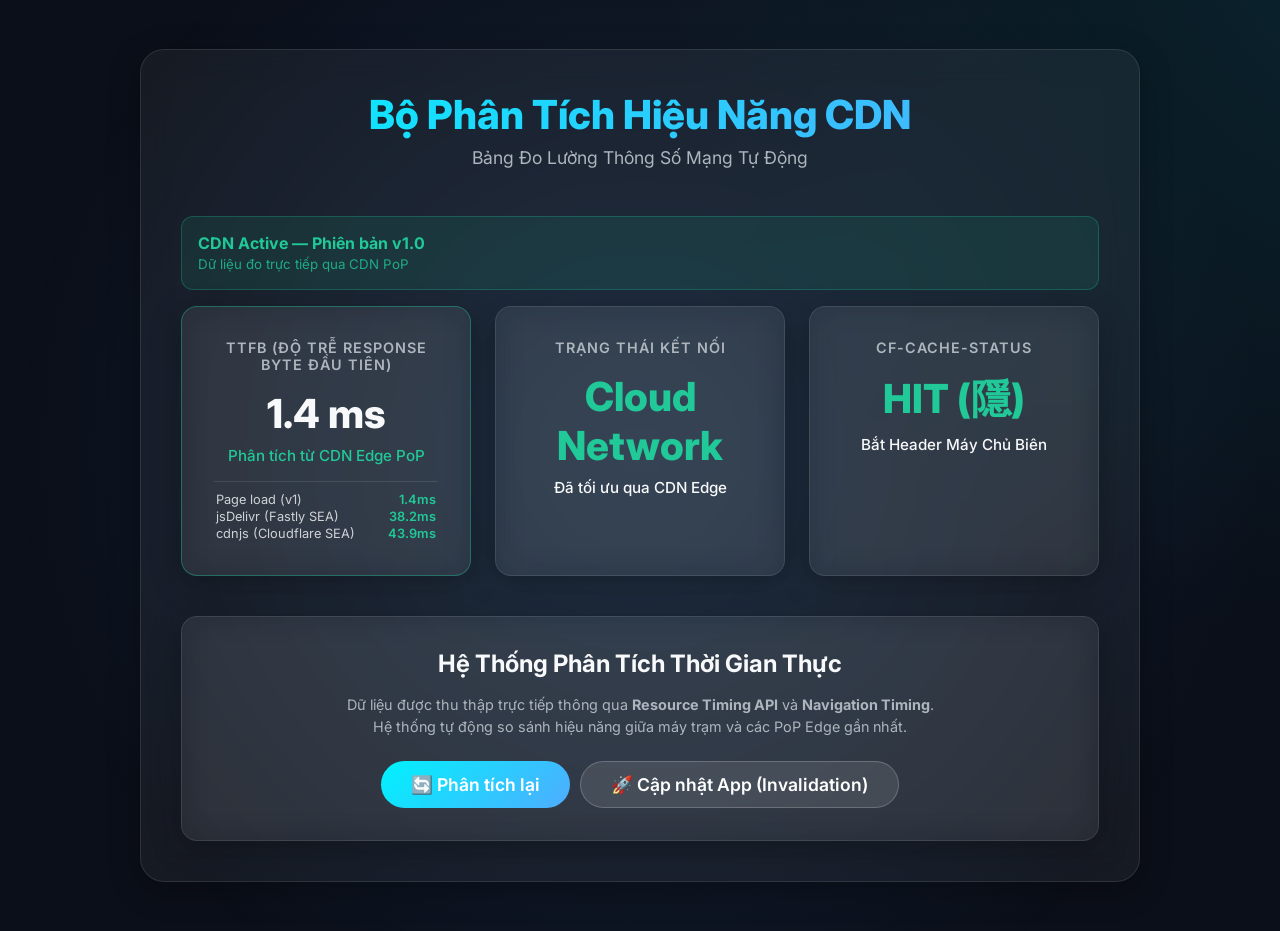
==== commit a1873826: "Deploy: Update dashboard as root index and move slides to /slides/" ====
--- a/index.html
+++ b/index.html
@@ -3,760 +3,54 @@
 <head>
     <meta charset="UTF-8">
     <meta name="viewport" content="width=device-width, initial-scale=1.0">
-    <title>CDN – Mạng Phân Phối Nội Dung | Báo Cáo Giữa Kỳ</title>
-    <link href="https://fonts.googleapis.com/css2?family=Inter:wght@300;400;600;700;800;900&display=swap" rel="stylesheet">
-    <style>
-        :root {
-            --cyan: #00f2fe;
-            --blue: #4facfe;
-            --green: #20c997;
-            --red: #ff4d4f;
-            --yellow: #ffd700;
-            --purple: #a855f7;
-            --bg: #060b18;
-            --card: rgba(255,255,255,0.05);
-            --border: rgba(255,255,255,0.12);
-            --text: #f0f4ff;
-            --muted: #8892a4;
-        }
-
-        *, *::before, *::after { box-sizing: border-box; margin: 0; padding: 0; }
-
-        body {
-            font-family: 'Inter', sans-serif;
-            background: var(--bg);
-            color: var(--text);
-            height: 100vh;
-            overflow: hidden;
-            user-select: none;
-        }
-
-        /* ── SLIDE CONTAINER ─────────────────────────── */
-        .deck { width: 100%; height: 100vh; position: relative; }
-
-        .slide {
-            position: absolute;
-            inset: 0;
-            display: flex;
-            flex-direction: column;
-            justify-content: center;
-            align-items: center;
-            padding: 4rem 6rem;
-            opacity: 0;
-            pointer-events: none;
-            transition: opacity 0.6s ease, transform 0.6s ease;
-            transform: translateX(60px);
-        }
-
-        .slide.active {
-            opacity: 1;
-            pointer-events: all;
-            transform: translateX(0);
-        }
-
-        .slide.exit {
-            opacity: 0;
-            transform: translateX(-60px);
-        }
-
-        /* ── ANIMATED BACKGROUND ─────────────────────── */
-        .bg-orb {
-            position: fixed;
-            border-radius: 50%;
-            filter: blur(80px);
-            opacity: 0.18;
-            pointer-events: none;
-            animation: drift 12s ease-in-out infinite alternate;
-        }
-
-        .bg-orb-1 { width: 600px; height: 600px; background: var(--cyan); top: -200px; left: -100px; animation-delay: 0s; }
-        .bg-orb-2 { width: 500px; height: 500px; background: var(--blue); bottom: -200px; right: -100px; animation-delay: -6s; }
-        .bg-orb-3 { width: 350px; height: 350px; background: var(--purple); top: 30%; left: 40%; animation-delay: -3s; }
-
-        @keyframes drift {
-            0%   { transform: translate(0, 0) scale(1); }
-            100% { transform: translate(40px, 30px) scale(1.1); }
-        }
-
-        /* ── NAVBAR ──────────────────────────────────── */
-        .nav {
-            position: fixed;
-            bottom: 2rem;
-            left: 50%;
-            transform: translateX(-50%);
-            display: flex;
-            align-items: center;
-            gap: 1rem;
-            background: rgba(0,0,0,0.6);
-            backdrop-filter: blur(20px);
-            border: 1px solid var(--border);
-            border-radius: 50px;
-            padding: 0.7rem 1.5rem;
-            z-index: 100;
-        }
-
-        .nav-btn {
-            background: rgba(255,255,255,0.1);
-            border: 1px solid rgba(255,255,255,0.15);
-            color: white;
-            padding: 0.5rem 1.2rem;
-            border-radius: 30px;
-            font-size: 0.95rem;
-            font-weight: 600;
-            cursor: pointer;
-            transition: all 0.2s;
-        }
-        .nav-btn:hover { background: var(--cyan); color: #000; border-color: var(--cyan); }
-
-        .slide-counter {
-            font-size: 0.9rem;
-            color: var(--muted);
-            font-weight: 600;
-            min-width: 80px;
-            text-align: center;
-        }
-
-        .pip-row {
-            display: flex;
-            gap: 6px;
-        }
-
-        .pip {
-            width: 8px;
-            height: 8px;
-            border-radius: 50%;
-            background: var(--border);
-            cursor: pointer;
-            transition: all 0.3s;
-        }
-        .pip.active { background: var(--cyan); transform: scale(1.3); }
-
-        /* ── SLIDE TIME BADGE ────────────────────────── */
-        .time-badge {
-            display: inline-flex;
-            align-items: center;
-            gap: 0.4rem;
-            background: rgba(0,242,254,0.12);
-            border: 1px solid rgba(0,242,254,0.3);
-            padding: 0.35rem 1rem;
-            border-radius: 30px;
-            font-size: 0.8rem;
-            font-weight: 700;
-            color: var(--cyan);
-            letter-spacing: 0.5px;
-            margin-bottom: 1.5rem;
-            text-transform: uppercase;
-        }
-
-        /* ── TYPOGRAPHY ──────────────────────────────── */
-        .slide-title {
-            font-size: clamp(2rem, 5vw, 3.5rem);
-            font-weight: 900;
-            line-height: 1.1;
-            text-align: center;
-            margin-bottom: 1.5rem;
-        }
-
-        .gradient-text {
-            background: linear-gradient(135deg, var(--cyan), var(--blue));
-            -webkit-background-clip: text;
-            background-clip: text;
-            -webkit-text-fill-color: transparent;
-        }
-
-        .gradient-green {
-            background: linear-gradient(135deg, var(--green), #4ade80);
-            -webkit-background-clip: text;
-            background-clip: text;
-            -webkit-text-fill-color: transparent;
-        }
-
-        .slide-sub {
-            font-size: 1.15rem;
-            color: var(--muted);
-            text-align: center;
-            max-width: 700px;
-            line-height: 1.7;
-        }
-
-        /* ── SECTION LABEL ───────────────────────────── */
-        .section-label {
-            font-size: 0.75rem;
-            text-transform: uppercase;
-            letter-spacing: 3px;
-            color: var(--muted);
-            margin-bottom: 0.5rem;
-            font-weight: 700;
-        }
-
-        /* ── CARDS / GRID ────────────────────────────── */
-        .cards-grid {
-            display: grid;
-            gap: 1.2rem;
-            width: 100%;
-            max-width: 900px;
-            margin-top: 1rem;
-        }
-
-        .cards-grid.col-2 { grid-template-columns: 1fr 1fr; }
-        .cards-grid.col-3 { grid-template-columns: 1fr 1fr 1fr; }
-        .cards-grid.col-4 { grid-template-columns: 1fr 1fr 1fr 1fr; }
-
-        .card {
-            background: var(--card);
-            border: 1px solid var(--border);
-            border-radius: 16px;
-            padding: 1.5rem;
-            backdrop-filter: blur(10px);
-            transition: transform 0.3s, box-shadow 0.3s;
-        }
-        .card:hover { transform: translateY(-4px); box-shadow: 0 20px 40px rgba(0,242,254,0.1); }
-
-        .card-icon { font-size: 2rem; margin-bottom: 0.8rem; }
-        .card-title { font-size: 1rem; font-weight: 700; margin-bottom: 0.4rem; color: var(--cyan); }
-        .card-body { font-size: 0.88rem; color: var(--muted); line-height: 1.6; }
-
-        /* ── COMPARISON CARD ─────────────────────────── */
-        .compare-grid {
-            display: grid;
-            grid-template-columns: 1fr auto 1fr;
-            gap: 1.5rem;
-            align-items: center;
-            width: 100%;
-            max-width: 900px;
-            margin-top: 1rem;
-        }
-
-        .compare-card {
-            background: var(--card);
-            border-radius: 20px;
-            padding: 2rem;
-            text-align: center;
-            border: 1px solid var(--border);
-        }
-
-        .compare-card.bad { border-color: rgba(255,77,79,0.3); }
-        .compare-card.good { border-color: rgba(32,201,151,0.3); }
-
-        .compare-metric {
-            font-size: 3.5rem;
-            font-weight: 900;
-        }
-        .compare-metric.red { color: var(--red); }
-        .compare-metric.green { color: var(--green); }
-
-        .compare-label {
-            font-size: 0.85rem;
-            color: var(--muted);
-            margin-top: 0.4rem;
-        }
-
-        .vs-badge {
-            font-size: 1.5rem;
-            font-weight: 900;
-            color: var(--muted);
-            background: rgba(255,255,255,0.05);
-            border: 1px solid var(--border);
-            border-radius: 50%;
-            width: 60px;
-            height: 60px;
-            display: flex;
-            align-items: center;
-            justify-content: center;
-        }
-
-        /* ── FLOW DIAGRAM ────────────────────────────── */
-        .flow {
-            display: flex;
-            align-items: center;
-            gap: 0.8rem;
-            flex-wrap: wrap;
-            justify-content: center;
-            margin-top: 1.5rem;
-        }
-
-        .flow-node {
-            background: var(--card);
-            border: 1px solid var(--border);
-            border-radius: 12px;
-            padding: 0.8rem 1.2rem;
-            text-align: center;
-            font-size: 0.85rem;
-            font-weight: 600;
-        }
-        .flow-node.highlight { border-color: var(--cyan); color: var(--cyan); background: rgba(0,242,254,0.08); }
-        .flow-node.hit { border-color: var(--green); color: var(--green); background: rgba(32,201,151,0.08); }
-        .flow-node.miss { border-color: var(--red); color: var(--red); background: rgba(255,77,79,0.08); }
-
-        .flow-arrow { color: var(--cyan); font-size: 1.3rem; }
-
-        /* ── CODE BLOCK ──────────────────────────────── */
-        .code-block {
-            background: rgba(0,0,0,0.5);
-            border: 1px solid var(--border);
-            border-radius: 12px;
-            padding: 1.2rem 1.5rem;
-            font-family: 'Courier New', monospace;
-            font-size: 0.9rem;
-            color: #7ef0b7;
-            line-height: 1.8;
-            margin-top: 1rem;
-            width: 100%;
-            max-width: 700px;
-        }
-
-        .code-key { color: var(--cyan); }
-        .code-val { color: #ffd700; }
-
-        /* ── VENDOR CARDS ────────────────────────────── */
-        .vendor-logo {
-            font-size: 2.5rem;
-            margin-bottom: 0.5rem;
-        }
-
-        /* ── PROGRESS BAR ────────────────────────────── */
-        .progress-bar-wrap {
-            position: fixed;
-            top: 0; left: 0; right: 0;
-            height: 3px;
-            background: rgba(255,255,255,0.05);
-            z-index: 200;
-        }
-        .progress-bar {
-            height: 100%;
-            background: linear-gradient(90deg, var(--cyan), var(--blue));
-            transition: width 0.5s ease;
-            box-shadow: 0 0 10px var(--cyan);
-        }
-
-        /* ── SLIDE-SPECIFIC ──────────────────────────── */
-
-        /* Title */
-        #s0 .giant-title {
-            font-size: clamp(3rem, 8vw, 6rem);
-            font-weight: 900;
-            line-height: 1;
-            text-align: center;
-        }
-        #s0 .subtitle {
-            font-size: 1.4rem;
-            color: var(--muted);
-            text-align: center;
-            margin-top: 1rem;
-        }
-        #s0 .author-chip {
-            margin-top: 2.5rem;
-            display: flex;
-            align-items: center;
-            gap: 1rem;
-            background: var(--card);
-            border: 1px solid var(--border);
-            border-radius: 50px;
-            padding: 0.8rem 1.8rem;
-            font-weight: 600;
-        }
-        #s0 .dot {
-            width: 10px; height: 10px;
-            border-radius: 50%;
-            background: var(--green);
-            box-shadow: 0 0 8px var(--green);
-            animation: pulse 2s infinite;
-        }
-        @keyframes pulse {
-            0%, 100% { opacity: 1; transform: scale(1); }
-            50% { opacity: 0.5; transform: scale(1.3); }
-        }
-
-        /* Highlight box */
-        .highlight-box {
-            background: linear-gradient(135deg, rgba(0,242,254,0.08), rgba(79,172,254,0.08));
-            border: 1px solid rgba(0,242,254,0.25);
-            border-radius: 16px;
-            padding: 1.2rem 1.8rem;
-            font-size: 1rem;
-            line-height: 1.7;
-            max-width: 800px;
-            margin-top: 1rem;
-        }
-
-        .step-list {
-            list-style: none;
-            display: flex;
-            flex-direction: column;
-            gap: 0.9rem;
-            width: 100%;
-            max-width: 800px;
-            margin-top: 1rem;
-        }
-        .step-list li {
-            display: flex;
-            align-items: flex-start;
-            gap: 1rem;
-            background: var(--card);
-            border: 1px solid var(--border);
-            border-radius: 12px;
-            padding: 1rem 1.2rem;
-            font-size: 0.95rem;
-            line-height: 1.5;
-        }
-        .step-list .step-num {
-            background: linear-gradient(135deg, var(--cyan), var(--blue));
-            color: #000;
-            font-weight: 800;
-            min-width: 32px;
-            height: 32px;
-            border-radius: 50%;
-            display: flex;
-            align-items: center;
-            justify-content: center;
-            font-size: 0.85rem;
-            flex-shrink: 0;
-        }
-        .step-list .step-label { font-weight: 700; color: var(--cyan); }
-
-        /* Conclusion slide */
-        #s8 .big-quote {
-            font-size: clamp(1.2rem, 2.5vw, 1.6rem);
-            font-weight: 700;
-            text-align: center;
-            line-height: 1.6;
-            max-width: 800px;
-            opacity: 0.9;
-        }
-
-        .tag-row {
-            display: flex;
-            flex-wrap: wrap;
-            gap: 0.8rem;
-            justify-content: center;
-            margin-top: 1.5rem;
-        }
-        .tag {
-            padding: 0.4rem 1rem;
-            border-radius: 30px;
-            font-size: 0.85rem;
-            font-weight: 700;
-            border: 1px solid;
-        }
-        .tag-cyan { color: var(--cyan); border-color: var(--cyan); background: rgba(0,242,254,0.08); }
-        .tag-green { color: var(--green); border-color: var(--green); background: rgba(32,201,151,0.08); }
-        .tag-purple { color: var(--purple); border-color: var(--purple); background: rgba(168,85,247,0.08); }
-        .tag-yellow { color: var(--yellow); border-color: var(--yellow); background: rgba(255,215,0,0.08); }
-    </style>
+    <meta name="app-version" content="1.0.0">
+    <title>CDN Performance Analyzer</title>
+    <link rel="stylesheet" href="css/style.css?v=2">
+    <link href="https://fonts.googleapis.com/css2?family=Inter:wght@300;400;600;800&display=swap" rel="stylesheet">
 </head>
 <body>
+    <div class="background-mesh"></div>
+    <div class="dashboard-container glass">
+        <header class="dashboard-header">
+            <h1>Bộ Phân Tích Hiệu Năng CDN</h1>
+            <p>Bảng Đo Lường Thông Số Mạng Tự Động</p>
+        </header>
 
-<!-- PROGRESS BAR -->
-<div class="progress-bar-wrap"><div class="progress-bar" id="progress"></div></div>
+        <!-- Banner trạng thái môi trường — được điền bởi JS -->
+        <div id="env-banner"></div>
 
-<!-- BACKGROUND ORBS -->
-<div class="bg-orb bg-orb-1"></div>
-<div class="bg-orb bg-orb-2"></div>
-<div class="bg-orb bg-orb-3"></div>
+        <div class="metrics-grid">
+            <div class="metric-card glass" id="ttfb-card">
+                <div class="metric-title">TTFB (Độ trễ Response Byte Đầu Tiên)</div>
+                <div class="metric-value" id="ttfb-value">-- ms</div>
+                <div class="metric-status" id="ttfb-status">Đang dò vòng lặp mạng...</div>
+            </div>
 
-<div class="deck" id="deck">
+            <div class="metric-card glass">
+                <div class="metric-title">Trạng Thái Kết Nối</div>
+                <div class="metric-value" id="edge-status">Chờ quét</div>
+                <div class="metric-desc" id="edge-desc">Đang xác định nguồn gốc lưu lượng...</div>
+            </div>
+            
+            <div class="metric-card glass">
+                <div class="metric-title">CF-CACHE-STATUS</div>
+                <div class="metric-value" id="cache-hit-status">N/A</div>
+                <div class="metric-desc">Bắt Header Máy Chủ Biên</div>
+            </div>
+        </div>
 
-    <!-- ─── SLIDE 0: TITLE ──────────────────────────────── -->
-    <div class="slide active" id="s0">
-        <div class="section-label">Báo Cáo Giữa Kỳ · Đề Tài Số 8</div>
-        <div class="giant-title">
-            <span class="gradient-text">CDN</span>
-        </div>
-        <div class="giant-title" style="font-size: clamp(1.8rem,4vw,2.8rem); margin-top:0.3rem; color: var(--text);">
-            Mạng Phân Phối Nội Dung
-        </div>
-        <div class="subtitle">Content Delivery Networks</div>
-        <div class="author-chip">
-            <div class="dot"></div>
-            <span>Môn: Ứng dụng và Lập trình Web&nbsp;&nbsp;|&nbsp;&nbsp;Video 15 phút</span>
-        </div>
-    </div>
-
-    <!-- ─── SLIDE 1: VẤN ĐỀ ────────────────────────────── -->
-    <div class="slide" id="s1">
-        <div class="time-badge">⏱ 0:00 – 4:00 · Lý Thuyết</div>
-        <div class="section-label">Bài Toán Đặt Ra</div>
-        <div class="slide-title">
-            "World Wide <span class="gradient-text">Wait</span>"
-        </div>
-        <div class="slide-sub">
-            Máy chủ duy nhất ở Mỹ phải phục vụ toàn bộ người dùng thế giới
-            → Độ trễ cáp quang biển lên đến <strong style="color:var(--red)">300+ ms</strong>
-        </div>
-        <div class="compare-grid" style="max-width:800px; margin-top:2rem;">
-            <div class="compare-card bad">
-                <div style="font-size:2rem">🐢</div>
-                <div class="compare-metric red">350ms</div>
-                <div class="compare-label">TTFB – Không có CDN<br><small>Hà Nội → New York → Hà Nội</small></div>
-            </div>
-            <div class="vs-badge">VS</div>
-            <div class="compare-card good">
-                <div style="font-size:2rem">⚡</div>
-                <div class="compare-metric green">&lt;30ms</div>
-                <div class="compare-label">TTFB – Có CDN<br><small>Hà Nội → PoP Việt Nam</small></div>
+        <div class="actions glass">
+            <h2>Hệ Thống Phân Tích Thời Gian Thực</h2>
+            <p style="font-size: 0.9rem; margin-bottom: 1.5rem;">
+                Dữ liệu được thu thập trực tiếp thông qua <strong>Resource Timing API</strong> và <strong>Navigation Timing</strong>.<br>
+                Hệ thống tự động so sánh hiệu năng giữa máy trạm và các PoP Edge gần nhất.
+            </p>
+            <div style="display: flex; gap: 10px; justify-content: center;">
+                <button class="action-btn" onclick="runAnalysis()">🔄 Phân tích lại</button>
+                <button class="action-btn" style="background: rgba(255,255,255,0.1); border: 1px solid rgba(255,255,255,0.2);" onclick="simulateUpdate()">🚀 Cập nhật App (Invalidation)</button>
             </div>
         </div>
     </div>
-
-    <!-- ─── SLIDE 2: CDN HOẠT ĐỘNG NHƯ THỀ NÀO ─────────── -->
-    <div class="slide" id="s2">
-        <div class="time-badge">⏱ 1:30 – 4:00 · Kiến Trúc</div>
-        <div class="section-label">Nguyên Lý Hoạt Động</div>
-        <div class="slide-title">Caching Points <span class="gradient-text">(PoPs)</span></div>
-        <div class="flow">
-            <div class="flow-node">👤 Người dùng<br><small style="color:var(--muted)">Hà Nội, VN</small></div>
-            <div class="flow-arrow">→</div>
-            <div class="flow-node highlight">🌐 BGP Anycast<br><small>Định tuyến thông minh</small></div>
-            <div class="flow-arrow">→</div>
-            <div class="flow-node hit">⚡ Edge PoP<br><small>TP. HCM / Singapore</small></div>
-            <div class="flow-arrow" style="color:var(--muted)">~~</div>
-            <div class="flow-node miss">🏢 Origin Server<br><small>Ít khi cần đến</small></div>
-        </div>
-        <div class="highlight-box" style="margin-top:1.8rem">
-            <strong style="color:var(--cyan)">Giao thức BGP Anycast:</strong>
-            Tự động định tuyến lưu lượng tới trạm Edge Server <em>gần nhất về mặt vật lý</em>.
-            Dữ liệu được Cache tại PoP → phản hồi ngay lập tức mà không cần chạm Origin.
-        </div>
-    </div>
-
-    <!-- ─── SLIDE 3: 4 LỢI ÍCH ─────────────────────────── -->
-    <div class="slide" id="s3">
-        <div class="time-badge">⏱ 4:00 – 6:00 · Lợi Ích</div>
-        <div class="section-label">Tại Sao Cần CDN?</div>
-        <div class="slide-title">4 Lợi Ích <span class="gradient-text">Sống Còn</span></div>
-        <div class="cards-grid col-2" style="max-width:860px">
-            <div class="card">
-                <div class="card-icon">🚀</div>
-                <div class="card-title">Hiệu Suất (Performance)</div>
-                <div class="card-body">Rút ngắn TTFB từ hàng trăm ms xuống còn <strong style="color:var(--green)">&lt; 30ms</strong>. Cache tại Edge = phản hồi tốc độ ánh sáng.</div>
-            </div>
-            <div class="card">
-                <div class="card-icon">🛡️</div>
-                <div class="card-title">Độ Sẵn Sàng (Availability)</div>
-                <div class="card-body">Origin sập? Edge dùng <strong>Stale Data</strong> để tiếp tục phục vụ. Người dùng không biết web đang gặp sự cố.</div>
-            </div>
-            <div class="card">
-                <div class="card-icon">📈</div>
-                <div class="card-title">Khả Năng Mở Rộng (Scalability)</div>
-                <div class="card-body">Lên đến <strong style="color:var(--cyan)">90%</strong> lưu lượng Flash Sale bị CDN hấp thụ trước khi chạm Origin Server.</div>
-            </div>
-            <div class="card">
-                <div class="card-icon">🔒</div>
-                <div class="card-title">Bảo Mật (Security)</div>
-                <div class="card-body">Tấm khiên chắn DDoS khổng lồ bằng tổng băng thông phân tán của hàng trăm PoP trên toàn cầu.</div>
-            </div>
-        </div>
-    </div>
-
-    <!-- ─── SLIDE 4: NHÀ CUNG CẤP ─────────────────────── -->
-    <div class="slide" id="s4">
-        <div class="time-badge">⏱ 6:00 – 8:00 · So Sánh</div>
-        <div class="section-label">Thị Trường CDN Toàn Cầu</div>
-        <div class="slide-title">Các Nền Tảng <span class="gradient-text">Phổ Biến</span></div>
-        <div class="cards-grid col-4" style="max-width:1100px">
-            <div class="card" style="border-color: rgba(245,130,32,0.4); text-align:center">
-                <div class="vendor-logo">🟠</div>
-                <div class="card-title" style="font-size:1.1rem; color:#f58220">Cloudflare</div>
-                <div class="card-body">Proxy DNS + Custom Rules. Phổ cập nhất cho startup. <strong style="color:var(--cyan)">Dùng trong Demo.</strong></div>
-            </div>
-            <div class="card" style="border-color: rgba(0,95,190,0.4); text-align:center">
-                <div class="vendor-logo">🔵</div>
-                <div class="card-title" style="font-size:1.1rem; color:#005fbe">Akamai</div>
-                <div class="card-body">"Bác cả viễn thông". Chuyên hạ tầng streaming Media khổng lồ như Netflix.</div>
-            </div>
-            <div class="card" style="border-color: rgba(255,153,0,0.4); text-align:center">
-                <div class="vendor-logo">🟡</div>
-                <div class="card-title" style="font-size:1.1rem; color:#ff9900">AWS CloudFront</div>
-                <div class="card-body">Sinh ra trong AWS. Tích hợp S3, Lambda. Lý tưởng cho dự án dùng hệ sinh thái Amazon.</div>
-            </div>
-            <div class="card" style="border-color: rgba(255,255,255,0.4); text-align:center">
-                <div class="vendor-logo" style="color: #fff;">▲</div>
-                <div class="card-title" style="font-size:1.1rem; color:#ffffff">Vercel / Netlify</div>
-                <div class="card-body">Mạng Edge Network chuyên biệt cho giới Frontend Web (Next.js, React).</div>
-            </div>
-        </div>
-    </div>
-
-    <!-- ─── SLIDE 5: DEMO TTFB ─────────────────────────── -->
-    <div class="slide" id="s5">
-        <div class="time-badge">⏱ 8:00 – 11:00 · Thực Nghiệm 1</div>
-        <div class="section-label">Demo Trực Tiếp</div>
-        <div class="slide-title">Đo Lường <span class="gradient-text">TTFB</span></div>
-        <ul class="step-list">
-            <li>
-                <div class="step-num">1</div>
-                <div><span class="step-label">Mở từ ổ cứng cục bộ:</span> Giao diện Dashboard báo <span style="color:var(--yellow)">⚠ Vàng</span> – chưa có CDN relay.</div>
-            </li>
-            <li>
-                <div class="step-num">2</div>
-                <div><span class="step-label">Chuyển sang Github Pages:</span> TTFB tụt xuống <span style="color:var(--green)">⚡ &lt;40ms</span> – Fastly Edge PoP Châu Á đã bắt tín hiệu.</div>
-            </li>
-            <li>
-                <div class="step-num">3</div>
-                <div><span class="step-label">Ô số 3 báo "HIT":</span> Header <code style="color:var(--cyan)">X-Cache: HIT</code> được JS bắt thành công từ Fastly CDN.</div>
-            </li>
-        </ul>
-        <div class="code-block">
-            <span class="code-key">const</span> nav = performance.getEntriesByType(<span class="code-val">"navigation"</span>)[0];<br>
-            <span class="code-key">const</span> ttfb = nav.responseStart - nav.requestStart; <span style="color:var(--muted)">// ← TTFB chính xác</span>
-        </div>
-    </div>
-
-    <!-- ─── SLIDE 6: CACHE INVALIDATION ───────────────── -->
-    <div class="slide" id="s6">
-        <div class="time-badge">⏱ 11:00 – 13:00 · Thực Nghiệm 2</div>
-        <div class="section-label">Demo Invalidation Trực Tiếp</div>
-        <div class="slide-title">Cache <span class="gradient-text">Invalidation</span></div>
-        <ul class="step-list">
-            <li>
-                <div class="step-num">1</div>
-                <div><span class="step-label">Nút "Cập nhật App":</span> Giả lập việc thay đổi mã nguồn Origin và cấp lệnh <strong>Purge Cache</strong> toàn cầu.</div>
-            </li>
-            <li>
-                <div class="step-num">2</div>
-                <div><span class="step-label">Lần quét 1 (Cache MISS):</span> TTFB vọt lên mức cao (>250ms) vì CDN đã xóa bản cũ và phải quay về Mỹ kéo bản mới.</div>
-            </li>
-            <li>
-                <div class="step-num">3</div>
-                <div><span class="step-label">Lần quét 2 (Cache HIT):</span> TTFB giảm xuống cực thấp (<40ms) vì bản mới đã được lưu đệm tại PoP SEA.</div>
-            </li>
-            <li>
-                <div class="step-num">4</div>
-                <div><span class="step-label">Kết luận:</span> Chứng minh cơ chế kiểm soát tính tức thời của dữ liệu trên mạng lưới CDN phân tán.</div>
-            </li>
-        </ul>
-    </div>
-
-    <!-- ─── SLIDE 7: CUSTOM RULES ──────────────────────── -->
-    <div class="slide" id="s7">
-        <div class="time-badge">⏱ 13:00 – 15:00 · Thực Nghiệm 3</div>
-        <div class="section-label">Yêu Cầu REQ-3</div>
-        <div class="slide-title">Custom Rules / <span class="gradient-text">Page Rules</span></div>
-        <ul class="step-list">
-            <li>
-                <div class="step-num">1</div>
-                <div><span class="step-label">Tạo Page Rule trên Cloudflare:</span> <code style="color:var(--cyan)">*domain.com/*</code> → <strong>Cache Level: Cache Everything</strong></div>
-            </li>
-            <li>
-                <div class="step-num">2</div>
-                <div><span class="step-label">Kích hoạt Rule:</span> Bật trạng thái Active – Cloudflare ép Cache toàn bộ tài nguyên tĩnh bất kể cài đặt máy chủ gốc.</div>
-            </li>
-            <li>
-                <div class="step-num">3</div>
-                <div><span class="step-label">Kiểm tra F12 → Network:</span> Response Header trả về <code style="color:var(--green)">CF-Cache-Status: HIT</code> ngay lần F5 đầu tiên.</div>
-            </li>
-        </ul>
-        <div class="code-block">
-            <span class="code-key">CF-Cache-Status:</span> <span class="code-val">HIT</span>&nbsp;&nbsp;&nbsp;&nbsp;&nbsp;<span style="color:var(--muted)">← Custom Rule đang hoạt động!</span><br>
-            <span class="code-key">X-Cache:</span> <span class="code-val">HIT</span>&nbsp;&nbsp;&nbsp;&nbsp;&nbsp;&nbsp;&nbsp;&nbsp;&nbsp;&nbsp;<span style="color:var(--muted)">← Fastly CDN (Github Pages)</span>
-        </div>
-    </div>
-
-    <!-- ─── SLIDE 8: KẾT LUẬN ──────────────────────────── -->
-    <div class="slide" id="s8">
-        <div class="time-badge">✅ Kết Luận</div>
-        <div class="section-label">Tổng Kết Đề Tài Số 8</div>
-        <div class="big-quote">
-            "Thế giới lập trình mạng đã không còn nằm ở lõi Trung tâm —
-            mà dời trọn sức mạnh ra <span class="gradient-text">Edge Computing</span>
-            thông qua các Caching Points phân tán toàn cầu."
-        </div>
-        <div class="tag-row">
-            <span class="tag tag-cyan">⚡ TTFB &lt; 30ms</span>
-            <span class="tag tag-green">✅ Cache Invalidation</span>
-            <span class="tag tag-purple">🔧 Custom Page Rules</span>
-            <span class="tag tag-yellow">🌐 BGP Anycast + PoPs</span>
-        </div>
-        <div style="margin-top:2rem; font-size:1.1rem; color:var(--muted); text-align:center">
-            Cảm ơn Thầy/Cô đã lắng nghe! 🙏<br>
-            <a href="https://chimpk.github.io/cdn-demo-midterm/" target="_blank"
-               style="color:var(--cyan); text-decoration:none; font-weight:700; font-size:0.95rem">
-                🔗 Live Demo: chimpk.github.io/cdn-demo-midterm
-            </a>
-        </div>
-    </div>
-
-</div><!-- /deck -->
-
-<!-- NAVIGATION -->
-<div class="nav">
-    <button class="nav-btn" id="prevBtn" onclick="changeSlide(-1)">← Trước</button>
-    <div class="pip-row" id="pips"></div>
-    <div class="slide-counter" id="counter">1 / 9</div>
-    <button class="nav-btn" id="nextBtn" onclick="changeSlide(1)">Tiếp →</button>
-</div>
-
-<script>
-    const slides = document.querySelectorAll('.slide');
-    const pipsContainer = document.getElementById('pips');
-    const counter = document.getElementById('counter');
-    const progress = document.getElementById('progress');
-    let current = 0;
-
-    // Build pips
-    slides.forEach((_, i) => {
-        const p = document.createElement('div');
-        p.className = 'pip' + (i === 0 ? ' active' : '');
-        p.onclick = () => goTo(i);
-        pipsContainer.appendChild(p);
-    });
-
-    function updateProgress() {
-        const pct = ((current + 1) / slides.length) * 100;
-        progress.style.width = pct + '%';
-        counter.textContent = `${current + 1} / ${slides.length}`;
-        document.querySelectorAll('.pip').forEach((p, i) => {
-            p.classList.toggle('active', i === current);
-        });
-    }
-
-    function goTo(n) {
-        if (n < 0 || n >= slides.length) return;
-        slides[current].classList.add('exit');
-        slides[current].classList.remove('active');
-        setTimeout(() => slides[current < n ? current : n + 1]?.classList.remove('exit'), 600);
-
-        // Clean up
-        slides.forEach(s => { s.classList.remove('active', 'exit'); });
-        current = n;
-        slides[current].classList.add('active');
-        updateProgress();
-    }
-
-    function changeSlide(dir) {
-        const next = current + dir;
-        if (next < 0 || next >= slides.length) return;
-
-        const outDir = dir > 0 ? -60 : 60;
-        slides[current].style.transform = `translateX(${outDir}px)`;
-        slides[current].style.opacity = '0';
-
-        setTimeout(() => {
-            slides[current].classList.remove('active');
-            slides[current].style.transform = '';
-            slides[current].style.opacity = '';
-            current = next;
-            slides[current].style.transform = `translateX(${-outDir}px)`;
-            slides[current].style.opacity = '0';
-            slides[current].classList.add('active');
-
-            requestAnimationFrame(() => {
-                requestAnimationFrame(() => {
-                    slides[current].style.transform = '';
-                    slides[current].style.opacity = '';
-                });
-            });
-            updateProgress();
-        }, 250);
-    }
-
-    // Keyboard navigation
-    document.addEventListener('keydown', e => {
-        if (e.key === 'ArrowRight' || e.key === ' ' || e.key === 'PageDown') changeSlide(1);
-        if (e.key === 'ArrowLeft' || e.key === 'PageUp') changeSlide(-1);
-    });
-
-    updateProgress();
-</script>
+    <script src="js/tracker.js"></script>
 </body>
 </html>
--- a/css/style.css
+++ b/css/style.css
@@ -0,0 +1,196 @@
+:root {
+    --bg-color: #0b0f19;
+    --primary-color: #00f2fe;
+    --secondary-color: #4facfe;
+    --glass-bg: rgba(255, 255, 255, 0.05);
+    --glass-border: rgba(255, 255, 255, 0.1);
+    --text-main: #f8f9fa;
+    --text-muted: #adb5bd;
+    --success: #20c997;
+    --danger: #ff4d4f;
+    --warning: #ffc107;
+}
+
+* {
+    box-sizing: border-box;
+    margin: 0;
+    padding: 0;
+    font-family: 'Inter', sans-serif;
+}
+
+html, body {
+    overflow-x: hidden;
+    width: 100%;
+}
+
+body {
+    background-color: var(--bg-color);
+    color: var(--text-main);
+    min-height: 100vh;
+    position: relative;
+    padding: 1px 0;
+}
+
+/* Background Mesh Gradient */
+.background-mesh {
+    position: fixed;
+    top: -50%;
+    left: -50%;
+    width: 200%;
+    height: 200%;
+    background: radial-gradient(circle at 50% 50%, rgba(79, 172, 254, 0.15), transparent 40%),
+                radial-gradient(circle at 80% 20%, rgba(0, 242, 254, 0.1), transparent 30%);
+    animation: rotate 60s linear infinite;
+    z-index: 0;
+}
+
+@keyframes rotate {
+    0% { transform: rotate(0deg); }
+    100% { transform: rotate(360deg); }
+}
+
+.dashboard-container {
+    width: 92%;
+    max-width: 1000px;
+    z-index: 10;
+    padding: 2.5rem;
+    border-radius: 24px;
+    margin: 3rem auto;
+}
+
+.glass {
+    background: var(--glass-bg);
+    backdrop-filter: blur(16px);
+    -webkit-backdrop-filter: blur(16px);
+    border: 1px solid var(--glass-border);
+    box-shadow: 0 8px 32px 0 rgba(0, 0, 0, 0.3);
+}
+
+.dashboard-header {
+    text-align: center;
+    margin-bottom: 3rem;
+    position: relative;
+}
+
+.dashboard-header h1 {
+    font-size: 2.5rem;
+    font-weight: 800;
+    background: linear-gradient(135deg, var(--primary-color), var(--secondary-color));
+    -webkit-background-clip: text;
+    background-clip: text;
+    -webkit-text-fill-color: transparent;
+    margin-bottom: 0.5rem;
+}
+
+.dashboard-header p {
+    color: var(--text-muted);
+    font-size: 1.1rem;
+}
+
+.version-badge {
+    position: absolute;
+    top: 0;
+    right: 0;
+    background: rgba(255, 255, 255, 0.1);
+    padding: 0.5rem 1rem;
+    border-radius: 30px;
+    font-weight: 600;
+    border: 1px solid rgba(255,255,255,0.15);
+}
+
+.metrics-grid {
+    display: grid;
+    grid-template-columns: repeat(auto-fit, minmax(280px, 1fr));
+    gap: 1.5rem;
+    margin-bottom: 2.5rem;
+}
+
+.metric-card {
+    padding: 2rem;
+    border-radius: 16px;
+    text-align: center;
+    transition: transform 0.3s ease, box-shadow 0.3s ease;
+}
+
+.metric-card:hover {
+    transform: translateY(-5px);
+    box-shadow: 0 12px 40px rgba(0, 242, 254, 0.15);
+}
+
+.metric-title {
+    color: var(--text-muted);
+    font-size: 0.9rem;
+    text-transform: uppercase;
+    letter-spacing: 1px;
+    margin-bottom: 1rem;
+    font-weight: 600;
+}
+
+.metric-value {
+    font-size: 2.5rem;
+    font-weight: 800;
+    margin-bottom: 0.5rem;
+    color: var(--text-main);
+}
+
+.metric-status, .metric-desc {
+    font-size: 0.95rem;
+    font-weight: 500;
+}
+
+/* Status Colors */
+.status-success { color: var(--success); }
+.status-danger { color: var(--danger); }
+.status-warning { color: var(--warning); }
+
+.border-success { border-color: rgba(32, 201, 151, 0.4) !important; }
+.border-danger { border-color: rgba(255, 77, 79, 0.4) !important; }
+
+.actions {
+    padding: 2rem;
+    border-radius: 16px;
+    text-align: center;
+}
+
+.actions h2 {
+    font-size: 1.5rem;
+    margin-bottom: 1rem;
+}
+
+.actions p {
+    color: var(--text-muted);
+    margin-bottom: 1.5rem;
+    line-height: 1.5;
+}
+
+.action-btn {
+    background: linear-gradient(135deg, var(--primary-color), var(--secondary-color));
+    color: #fff;
+    border: none;
+    padding: 12px 30px;
+    font-size: 1.1rem;
+    font-weight: 600;
+    border-radius: 30px;
+    cursor: pointer;
+    transition: opacity 0.3s ease, transform 0.2s ease;
+}
+
+.action-btn:hover {
+    opacity: 0.9;
+    transform: scale(1.05);
+}
+
+@media (max-width: 768px) {
+    body {
+        padding: 1rem 0.5rem;
+    }
+    .dashboard-container {
+        padding: 1.5rem;
+        margin: 1.5rem auto;
+    }
+    .actions {
+        padding: 1.5rem 1rem;
+    }
+    .dashboard-header h1 { font-size: 2rem; }
+    .version-badge { position: relative; display: inline-block; margin-top: 1rem; }
+}
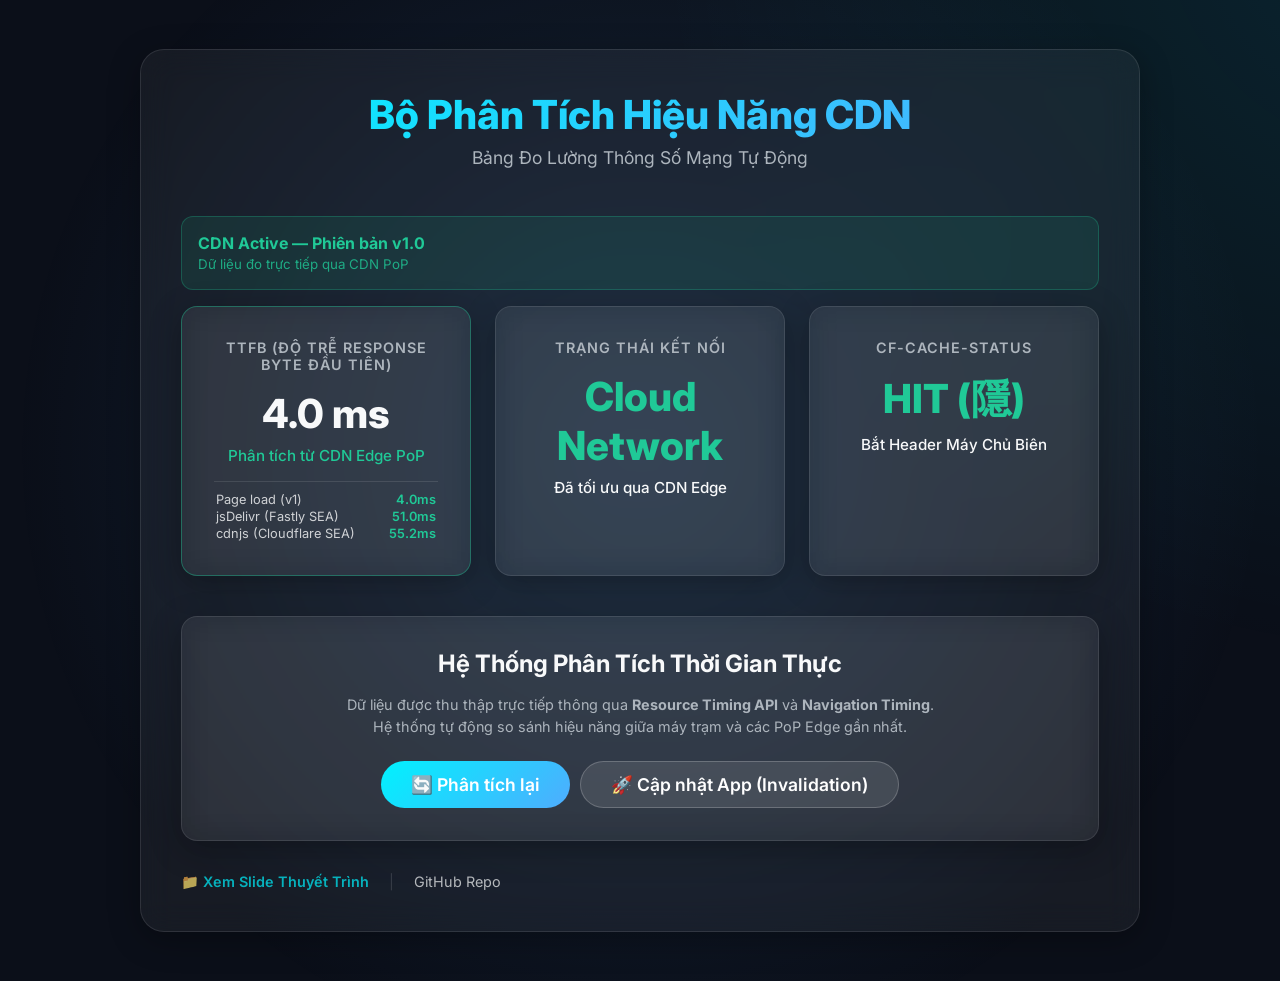
==== commit 90e29dcc: "UI: Add navigation links to slides and GitHub repo in footer" ====
--- a/index.html
+++ b/index.html
@@ -50,6 +50,11 @@
                 <button class="action-btn" style="background: rgba(255,255,255,0.1); border: 1px solid rgba(255,255,255,0.2);" onclick="simulateUpdate()">🚀 Cập nhật App (Invalidation)</button>
             </div>
         </div>
+        <footer style="margin-top: 2rem; opacity: 0.7; font-size: 0.9rem;">
+            <a href="slides/index.html" style="color: var(--primary-color); text-decoration: none; font-weight: 600;">📁 Xem Slide Thuyết Trình</a>
+            <span style="margin: 0 1rem; color: rgba(255,255,255,0.2);">|</span>
+            <a href="https://github.com/chimpk/cdn-demo-midterm" target="_blank" style="color: var(--text-main); text-decoration: none;">GitHub Repo</a>
+        </footer>
     </div>
     <script src="js/tracker.js"></script>
 </body>
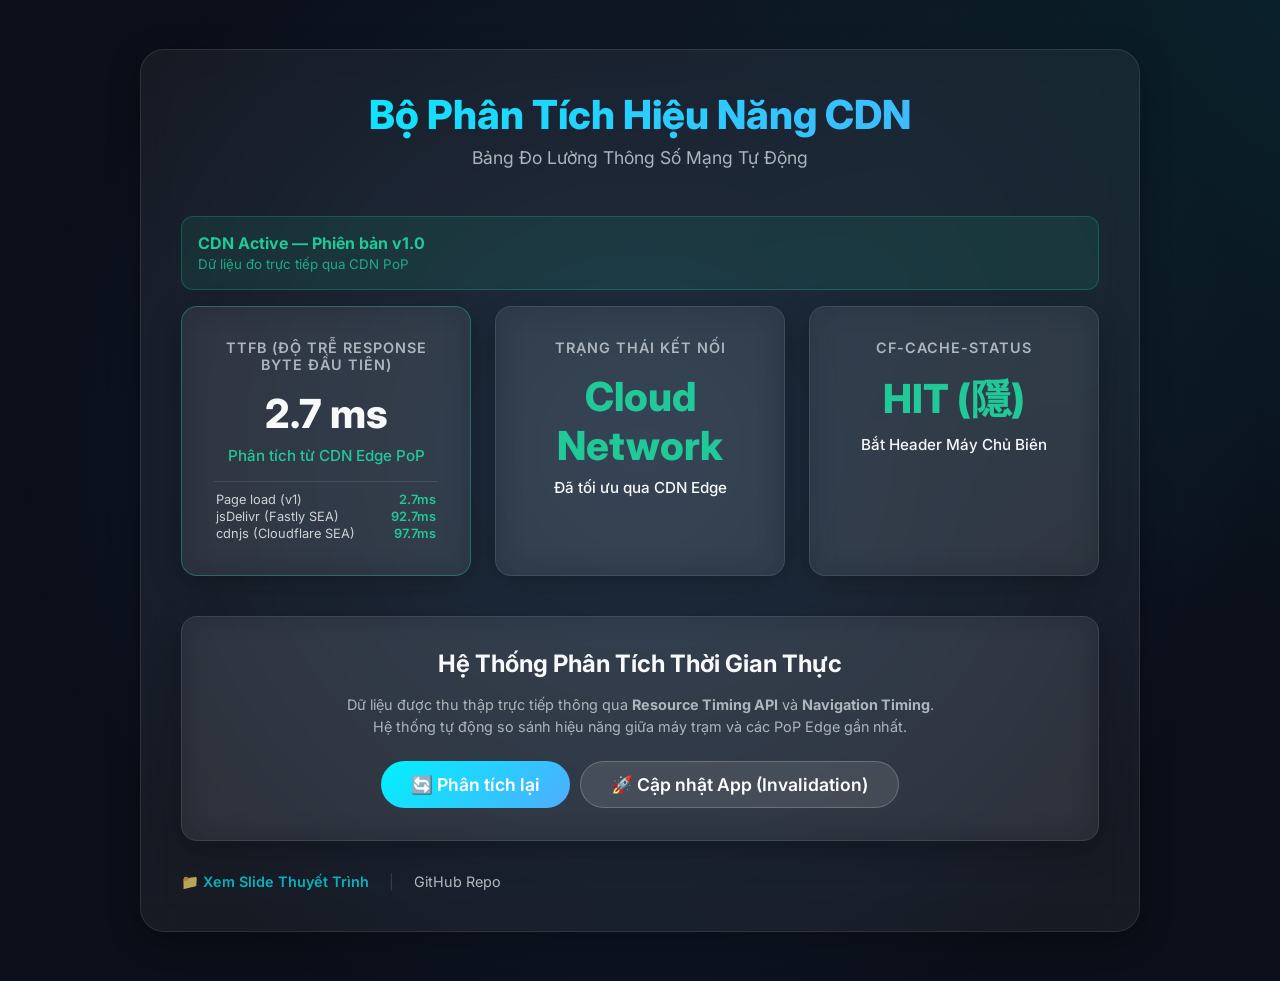
==== commit ad90aac3: "a" ====
--- a/index.html
+++ b/index.html
@@ -51,7 +51,7 @@
             </div>
         </div>
         <footer style="margin-top: 2rem; opacity: 0.7; font-size: 0.9rem;">
-            <a href="slides/index.html" style="color: var(--primary-color); text-decoration: none; font-weight: 600;">📁 Xem Slide Thuyết Trình</a>
+            <a href="slides/slides.html" style="color: var(--primary-color); text-decoration: none; font-weight: 600;">📁 Xem Slide Thuyết Trình</a>
             <span style="margin: 0 1rem; color: rgba(255,255,255,0.2);">|</span>
             <a href="https://github.com/chimpk/cdn-demo-midterm" target="_blank" style="color: var(--text-main); text-decoration: none;">GitHub Repo</a>
         </footer>
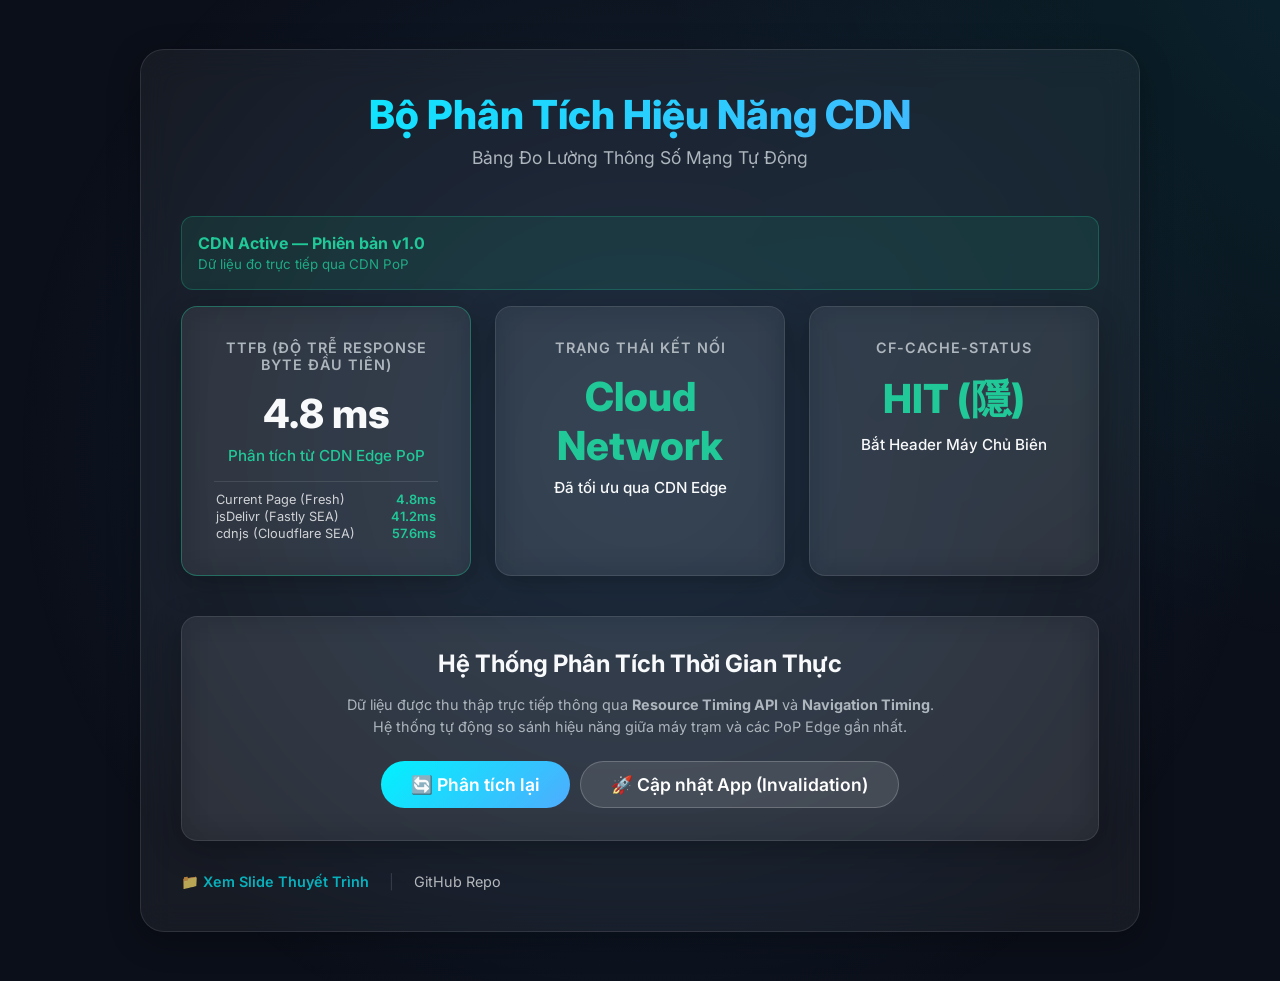
==== commit 32c1831c: "Fix: Correct slide link to slide.html" ====
--- a/index.html
+++ b/index.html
@@ -51,7 +51,7 @@
             </div>
         </div>
         <footer style="margin-top: 2rem; opacity: 0.7; font-size: 0.9rem;">
-            <a href="slides/slides.html" style="color: var(--primary-color); text-decoration: none; font-weight: 600;">📁 Xem Slide Thuyết Trình</a>
+            <a href="slides/slide.html" style="color: var(--primary-color); text-decoration: none; font-weight: 600;">📁 Xem Slide Thuyết Trình</a>
             <span style="margin: 0 1rem; color: rgba(255,255,255,0.2);">|</span>
             <a href="https://github.com/chimpk/cdn-demo-midterm" target="_blank" style="color: var(--text-main); text-decoration: none;">GitHub Repo</a>
         </footer>
